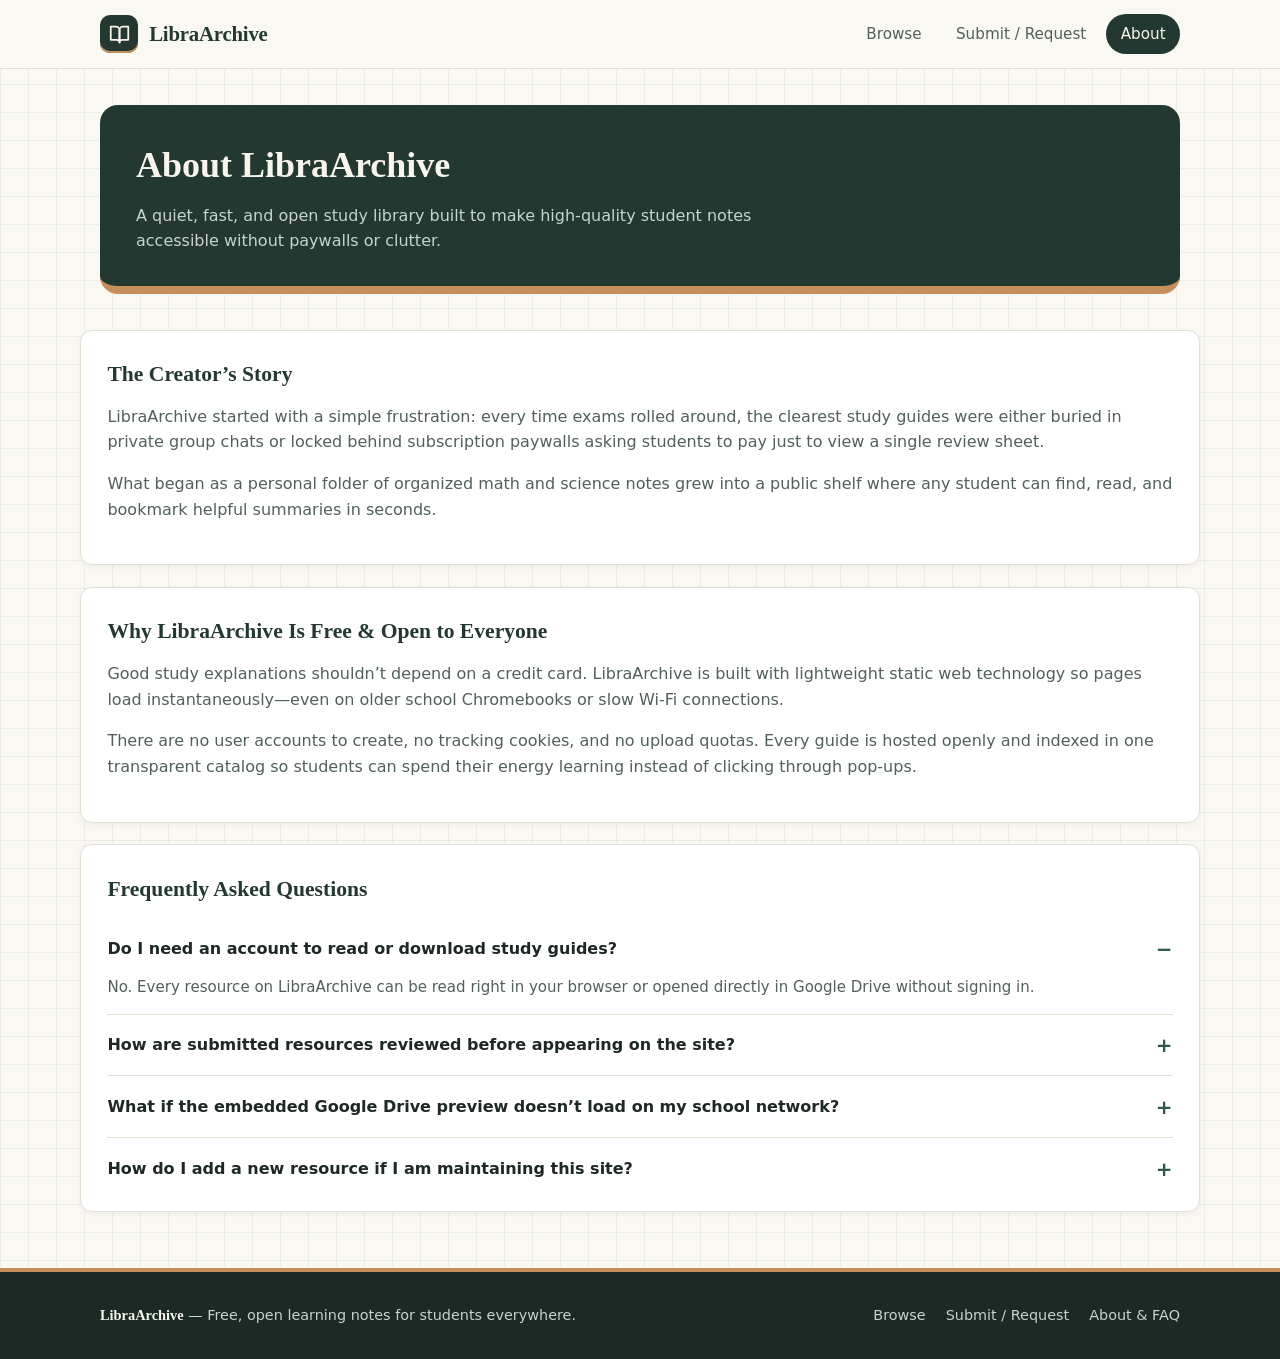
==== about.html @ 688ed9a1 "website creation" ====
<!DOCTYPE html>
<html lang="en">
<head>
  <meta charset="UTF-8" />
  <meta name="viewport" content="width=device-width, initial-scale=1.0" />
  <title>About — LibraArchive</title>
  <meta name="description" content="Learn why LibraArchive was created and how we keep study resources free and open for every student." />
  <link rel="stylesheet" href="css/styles.css" />
</head>
<body>
  <header class="site-header">
    <div class="container nav-inner">
      <a class="brand" href="index.html">
        <span class="brand-badge" aria-hidden="true">
          <svg width="21" height="21" viewBox="0 0 24 24" fill="none" stroke="currentColor" stroke-width="2" stroke-linecap="round" stroke-linejoin="round">
            <path d="M2 3h6a4 4 0 0 1 4 4v14a3 3 0 0 0-3-3H2z"/>
            <path d="M22 3h-6a4 4 0 0 0-4 4v14a3 3 0 0 1 3-3h7z"/>
          </svg>
        </span>
        <span>LibraArchive</span>
      </a>

      <button type="button" class="nav-toggle" id="nav-toggle" aria-expanded="false" aria-controls="nav-links" aria-label="Toggle navigation">
        <svg width="22" height="22" viewBox="0 0 24 24" fill="none" stroke="currentColor" stroke-width="2" stroke-linecap="round">
          <path d="M3 6h18M3 12h18M3 18h18"/>
        </svg>
      </button>

      <nav class="nav-links" id="nav-links" aria-label="Primary">
        <a href="index.html">Browse</a>
        <a href="contribute.html">Submit / Request</a>
        <a href="about.html" aria-current="page">About</a>
      </nav>
    </div>
  </header>

  <main>
    <section class="page-banner">
      <div class="container">
        <div class="page-banner-card">
          <h1>About LibraArchive</h1>
          <p>
            A quiet, fast, and open study library built to make high-quality student notes accessible without paywalls or clutter.
          </p>
        </div>
      </div>
    </section>

    <section class="container about-stack">
      <!-- EDITABLE SECTION 1: Creator's Story -->
      <article class="paper-card">
        <h2>The Creator&rsquo;s Story</h2>
        <p>
          LibraArchive started with a simple frustration: every time exams rolled around, the clearest study guides were either buried in private group chats or locked behind subscription paywalls asking students to pay just to view a single review sheet.
        </p>
        <p>
          What began as a personal folder of organized math and science notes grew into a public shelf where any student can find, read, and bookmark helpful summaries in seconds.
        </p>
      </article>

      <!-- EDITABLE SECTION 2: Why Free & Open -->
      <article class="paper-card">
        <h2>Why LibraArchive Is Free &amp; Open to Everyone</h2>
        <p>
          Good study explanations shouldn&rsquo;t depend on a credit card. LibraArchive is built with lightweight static web technology so pages load instantaneously—even on older school Chromebooks or slow Wi-Fi connections.
        </p>
        <p>
          There are no user accounts to create, no tracking cookies, and no upload quotas. Every guide is hosted openly and indexed in one transparent catalog so students can spend their energy learning instead of clicking through pop-ups.
        </p>
      </article>

      <!-- EDITABLE SECTION 3: Frequently Asked Questions -->
      <article class="paper-card">
        <h2>Frequently Asked Questions</h2>

        <details class="faq-item" open>
          <summary>Do I need an account to read or download study guides?</summary>
          <p>
            No. Every resource on LibraArchive can be read right in your browser or opened directly in Google Drive without signing in.
          </p>
        </details>

        <details class="faq-item">
          <summary>How are submitted resources reviewed before appearing on the site?</summary>
          <p>
            Each submission is checked to confirm that the Google Drive link is publicly viewable, the subject and grade tags are accurate, and the material is original student-created study work.
          </p>
        </details>

        <details class="faq-item">
          <summary>What if the embedded Google Drive preview doesn&rsquo;t load on my school network?</summary>
          <p>
            Some school filters restrict third-party iframe embeds. Every resource page includes an <strong>"Open in Google Drive"</strong> button right next to the title so you can view or print the file directly.
          </p>
        </details>

        <details class="faq-item">
          <summary>How do I add a new resource if I am maintaining this site?</summary>
          <p>
            Simply add a new JSON object with <code>slug</code>, <code>title</code>, <code>grade</code>, <code>subject</code>, <code>type</code>, <code>author</code>, and <code>drive_id</code> to <code>resources.json</code> and push to GitHub. Cloudflare Pages updates the live site automatically.
          </p>
        </details>
      </article>
    </section>
  </main>

  <footer class="site-footer">
    <div class="container footer-inner">
      <div>
        <span class="footer-brand">LibraArchive</span> &mdash; Free, open learning notes for students everywhere.
      </div>
      <div class="footer-links">
        <a href="index.html">Browse</a>
        <a href="contribute.html">Submit / Request</a>
        <a href="about.html">About &amp; FAQ</a>
      </div>
    </div>
  </footer>

  <script src="js/app.js"></script>
</body>
</html>
---- css/styles.css ----
/* ==========================================================================
   LibraArchive — Warm Academic & Notebook-Grid Stylesheet
   ========================================================================== */

:root {
  --bg-paper: #faf8f3;
  --bg-surface: #ffffff;
  --bg-subtle: #f2eee4;
  --grid-line: rgba(35, 56, 49, 0.055);
  --margin-line: rgba(200, 90, 50, 0.16);

  --chalkboard: #233831;
  --chalkboard-deep: #1a2b25;
  --chalk-text: #f7f5ee;
  --chalk-muted: #c8d3cd;
  --wood-ledge: #c48f5a;

  --ink-primary: #1f2924;
  --ink-secondary: #526059;
  --ink-muted: #76847d;

  --accent-amber: #d98a2b;
  --accent-amber-soft: #fdf3e3;
  --accent-terracotta: #c85a32;
  --accent-terracotta-soft: #fbece7;
  --accent-sage: #2e5a4c;
  --accent-sage-soft: #e7f0ec;

  --border-light: #e4dfd3;
  --border-strong: #cfc7b6;

  --shadow-sm: 0 2px 6px rgba(31, 41, 36, 0.05);
  --shadow-md: 0 8px 24px rgba(31, 41, 36, 0.08);

  --radius-sm: 8px;
  --radius-md: 12px;
  --radius-lg: 18px;
  --radius-pill: 999px;

  --font-serif: "Georgia", "Cambria", "Times New Roman", Times, serif;
  --font-sans: system-ui, -apple-system, BlinkMacSystemFont, "Segoe UI", Roboto, Oxygen, Ubuntu, Cantarell, sans-serif;

  --container-max: 1120px;
}

*,
*::before,
*::after {
  box-sizing: border-box;
}

html {
  scroll-behavior: smooth;
}

body {
  margin: 0;
  min-height: 100vh;
  display: flex;
  flex-direction: column;
  font-family: var(--font-sans);
  color: var(--ink-primary);
  line-height: 1.6;
  background-color: var(--bg-paper);
  background-image:
    linear-gradient(to right, var(--grid-line) 1px, transparent 1px),
    linear-gradient(to bottom, var(--grid-line) 1px, transparent 1px);
  background-size: 28px 28px;
  -webkit-font-smoothing: antialiased;
}

main {
  flex: 1;
}

img,
svg {
  display: block;
}

a {
  color: inherit;
  text-decoration: none;
}

button,
input,
select {
  font: inherit;
  color: inherit;
}

.container {
  width: 100%;
  max-width: var(--container-max);
  margin: 0 auto;
  padding: 0 1.25rem;
}

/* ==========================================================================
   Shared Header & Navigation
   ========================================================================== */

.site-header {
  position: sticky;
  top: 0;
  z-index: 40;
  background: rgba(250, 248, 243, 0.94);
  backdrop-filter: blur(8px);
  border-bottom: 1px solid var(--border-light);
}

.nav-inner {
  display: flex;
  align-items: center;
  justify-content: space-between;
  min-height: 68px;
  gap: 1rem;
}

.brand {
  display: inline-flex;
  align-items: center;
  gap: 0.7rem;
  font-family: var(--font-serif);
  font-size: 1.3rem;
  font-weight: 700;
  color: var(--chalkboard);
  letter-spacing: -0.01em;
}

.brand-badge {
  width: 38px;
  height: 38px;
  border-radius: 10px;
  background: var(--chalkboard);
  color: var(--chalk-text);
  display: inline-flex;
  align-items: center;
  justify-content: center;
  box-shadow: inset 0 -2px 0 var(--wood-ledge);
}

.nav-links {
  display: flex;
  align-items: center;
  gap: 0.35rem;
}

.nav-links a {
  padding: 0.5rem 0.9rem;
  border-radius: var(--radius-pill);
  font-size: 0.95rem;
  font-weight: 500;
  color: var(--ink-secondary);
  transition: background-color 0.16s ease, color 0.16s ease;
}

.nav-links a:hover {
  background: var(--bg-subtle);
  color: var(--ink-primary);
}

.nav-links a[aria-current="page"] {
  background: var(--chalkboard);
  color: var(--chalk-text);
}

.nav-toggle {
  display: none;
  background: var(--bg-surface);
  border: 1px solid var(--border-light);
  border-radius: var(--radius-sm);
  padding: 0.45rem 0.65rem;
  cursor: pointer;
}

/* ==========================================================================
   Hero Banner (Chalkboard Inspired)
   ========================================================================== */

.hero-section {
  padding: 2rem 0 1.25rem;
}

.chalkboard-hero {
  position: relative;
  background: radial-gradient(circle at top right, #2d473e 0%, var(--chalkboard) 60%, var(--chalkboard-deep) 100%);
  color: var(--chalk-text);
  border-radius: var(--radius-lg);
  padding: 2.5rem 2.25rem 2.75rem;
  border: 2px solid #354f46;
  border-bottom: 10px solid var(--wood-ledge);
  box-shadow: var(--shadow-md);
  overflow: hidden;
}

.hero-grid {
  display: grid;
  grid-template-columns: 1.35fr 0.85fr;
  gap: 2rem;
  align-items: center;
}

.hero-eyebrow {
  display: inline-flex;
  align-items: center;
  gap: 0.45rem;
  font-size: 0.82rem;
  font-weight: 600;
  text-transform: uppercase;
  letter-spacing: 0.08em;
  color: #f3c47d;
  background: rgba(255, 255, 255, 0.08);
  border: 1px dashed rgba(247, 245, 238, 0.25);
  padding: 0.35rem 0.8rem;
  border-radius: var(--radius-pill);
  margin-bottom: 1rem;
}

.chalkboard-hero h1 {
  margin: 0 0 0.85rem;
  font-family: var(--font-serif);
  font-size: clamp(1.85rem, 3.4vw, 2.65rem);
  line-height: 1.18;
  letter-spacing: -0.015em;
  color: var(--chalk-text);
}

.chalkboard-hero p {
  margin: 0 0 1.5rem;
  max-width: 58ch;
  font-size: 1.05rem;
  color: var(--chalk-muted);
}

.hero-actions {
  display: flex;
  flex-wrap: wrap;
  gap: 0.75rem;
}

.hero-toolkit-card {
  background: rgba(255, 255, 255, 0.06);
  border: 1.5px dashed rgba(247, 245, 238, 0.26);
  border-radius: var(--radius-md);
  padding: 1.4rem;
}

.toolkit-label {
  font-size: 0.78rem;
  text-transform: uppercase;
  letter-spacing: 0.08em;
  color: var(--chalk-muted);
  margin-bottom: 0.9rem;
  text-align: center;
}

.toolkit-icons {
  display: grid;
  grid-template-columns: repeat(5, 1fr);
  gap: 0.5rem;
  text-align: center;
}

.toolkit-item {
  display: flex;
  flex-direction: column;
  align-items: center;
  gap: 0.4rem;
  padding: 0.6rem 0.25rem;
  border-radius: var(--radius-sm);
  background: rgba(26, 43, 37, 0.55);
  color: #f3c47d;
  font-size: 0.72rem;
}

.toolkit-item span {
  color: var(--chalk-text);
  font-weight: 500;
}

.hero-stats {
  display: flex;
  justify-content: space-between;
  margin-top: 1.1rem;
  padding-top: 0.9rem;
  border-top: 1px solid rgba(247, 245, 238, 0.14);
  font-size: 0.85rem;
  color: var(--chalk-muted);
}

.hero-stats strong {
  color: var(--chalk-text);
  font-size: 1rem;
}

/* ==========================================================================
   Buttons
   ========================================================================== */

.btn {
  display: inline-flex;
  align-items: center;
  justify-content: center;
  gap: 0.5rem;
  padding: 0.65rem 1.2rem;
  border-radius: var(--radius-pill);
  font-size: 0.94rem;
  font-weight: 600;
  border: 1px solid transparent;
  cursor: pointer;
  transition: transform 0.12s ease, background-color 0.16s ease, border-color 0.16s ease, box-shadow 0.16s ease;
}

.btn:active {
  transform: translateY(1px);
}

.btn-amber {
  background: var(--accent-amber);
  color: #1c160d;
}

.btn-amber:hover {
  background: #e49738;
}

.btn-chalk-outline {
  background: transparent;
  border-color: rgba(247, 245, 238, 0.35);
  color: var(--chalk-text);
}

.btn-chalk-outline:hover {
  background: rgba(255, 255, 255, 0.1);
}

.btn-primary {
  background: var(--chalkboard);
  color: var(--chalk-text);
}

.btn-primary:hover {
  background: #2e4940;
}

.btn-secondary {
  background: var(--bg-surface);
  border-color: var(--border-strong);
  color: var(--ink-primary);
}

.btn-secondary:hover {
  background: var(--bg-subtle);
}

/* ==========================================================================
   Search & Filter Controls
   ========================================================================== */

.controls-panel {
  background: var(--bg-surface);
  border: 1px solid var(--border-light);
  border-left: 4px solid var(--margin-line);
  border-radius: var(--radius-md);
  padding: 1.25rem;
  margin: 1.25rem 0 1.5rem;
  box-shadow: var(--shadow-sm);
}

.search-row {
  display: grid;
  grid-template-columns: 1fr 200px;
  gap: 0.85rem;
  margin-bottom: 1rem;
}

.search-field {
  position: relative;
  display: flex;
  align-items: center;
}

.search-field svg {
  position: absolute;
  left: 0.95rem;
  color: var(--ink-muted);
  pointer-events: none;
}

.search-input,
.grade-select {
  width: 100%;
  height: 44px;
  border: 1px solid var(--border-strong);
  border-radius: var(--radius-sm);
  background: var(--bg-paper);
  font-size: 0.95rem;
  transition: border-color 0.15s ease, box-shadow 0.15s ease;
}

.search-input {
  padding: 0 0.95rem 0 2.65rem;
}

.grade-select {
  padding: 0 0.85rem;
  cursor: pointer;
}

.search-input:focus,
.grade-select:focus {
  outline: none;
  border-color: var(--chalkboard);
  background: var(--bg-surface);
  box-shadow: 0 0 0 3px rgba(35, 56, 49, 0.12);
}

.filter-pills-row {
  display: flex;
  flex-wrap: wrap;
  align-items: center;
  gap: 0.5rem;
}

.filter-label {
  font-size: 0.84rem;
  font-weight: 600;
  color: var(--ink-secondary);
  margin-right: 0.25rem;
}

.pill-btn {
  display: inline-flex;
  align-items: center;
  gap: 0.4rem;
  padding: 0.38rem 0.85rem;
  border-radius: var(--radius-pill);
  border: 1px solid var(--border-light);
  background: var(--bg-paper);
  color: var(--ink-secondary);
  font-size: 0.86rem;
  font-weight: 500;
  cursor: pointer;
  transition: all 0.15s ease;
}

.pill-btn:hover {
  border-color: var(--border-strong);
  color: var(--ink-primary);
}

.pill-btn.active {
  background: var(--chalkboard);
  border-color: var(--chalkboard);
  color: var(--chalk-text);
}

.results-meta {
  display: flex;
  align-items: center;
  justify-content: space-between;
  margin-bottom: 1rem;
  font-size: 0.9rem;
  color: var(--ink-secondary);
}

/* ==========================================================================
   Resource Cards Grid
   ========================================================================== */

.resource-grid {
  display: grid;
  grid-template-columns: repeat(auto-fill, minmax(310px, 1fr));
  gap: 1.25rem;
  padding-bottom: 3rem;
}

.resource-card {
  display: flex;
  flex-direction: column;
  background: var(--bg-surface);
  border: 1px solid var(--border-light);
  border-radius: var(--radius-md);
  padding: 1.35rem;
  box-shadow: var(--shadow-sm);
  transition: transform 0.16s ease, box-shadow 0.16s ease, border-color 0.16s ease;
}

.resource-card:hover {
  transform: translateY(-3px);
  box-shadow: var(--shadow-md);
  border-color: var(--border-strong);
}

.card-top {
  display: flex;
  align-items: center;
  justify-content: space-between;
  gap: 0.5rem;
  margin-bottom: 0.95rem;
}

.subject-badge {
  display: inline-flex;
  align-items: center;
  gap: 0.42rem;
  padding: 0.32rem 0.72rem;
  border-radius: var(--radius-pill);
  font-size: 0.8rem;
  font-weight: 600;
  background: var(--accent-sage-soft);
  color: var(--accent-sage);
}

.subject-badge[data-subject="Mathematics"] {
  background: var(--accent-amber-soft);
  color: #8f5612;
}

.subject-badge[data-subject="History"] {
  background: var(--accent-terracotta-soft);
  color: #983d1d;
}

.grade-tag {
  font-size: 0.78rem;
  font-weight: 600;
  color: var(--ink-secondary);
  background: var(--bg-subtle);
  padding: 0.25rem 0.65rem;
  border-radius: var(--radius-pill);
}

.card-title {
  margin: 0 0 0.55rem;
  font-family: var(--font-serif);
  font-size: 1.16rem;
  line-height: 1.35;
  color: var(--ink-primary);
}

.resource-card:hover .card-title {
  color: var(--accent-sage);
}

.card-desc {
  margin: 0 0 1.15rem;
  font-size: 0.9rem;
  color: var(--ink-secondary);
  flex: 1;
}

.card-footer {
  display: flex;
  align-items: center;
  justify-content: space-between;
  gap: 0.75rem;
  padding-top: 0.85rem;
  border-top: 1px dashed var(--border-light);
  font-size: 0.82rem;
  color: var(--ink-muted);
}

.card-meta-left {
  display: flex;
  flex-direction: column;
  gap: 0.1rem;
}

.card-type {
  font-weight: 600;
  color: var(--ink-secondary);
}

.like-pill {
  display: inline-flex;
  align-items: center;
  gap: 0.35rem;
  padding: 0.28rem 0.65rem;
  border-radius: var(--radius-pill);
  background: var(--bg-paper);
  border: 1px solid var(--border-light);
  font-weight: 600;
  color: var(--ink-secondary);
}

.like-pill.is-liked {
  background: var(--accent-terracotta-soft);
  border-color: rgba(200, 90, 50, 0.3);
  color: var(--accent-terracotta);
}

.empty-state {
  grid-column: 1 / -1;
  text-align: center;
  background: var(--bg-surface);
  border: 1px dashed var(--border-strong);
  border-radius: var(--radius-md);
  padding: 3rem 1.5rem;
}

.empty-state h3 {
  margin: 0 0 0.4rem;
  font-family: var(--font-serif);
}

.empty-state p {
  margin: 0 0 1rem;
  color: var(--ink-secondary);
}

/* ==========================================================================
   Resource Viewer Page (resource.html)
   ========================================================================== */

.viewer-shell {
  padding: 1.75rem 0 3.5rem;
}

.back-link {
  display: inline-flex;
  align-items: center;
  gap: 0.4rem;
  font-size: 0.92rem;
  font-weight: 600;
  color: var(--ink-secondary);
  margin-bottom: 1.25rem;
}

.back-link:hover {
  color: var(--chalkboard);
}

.viewer-header-card {
  background: var(--bg-surface);
  border: 1px solid var(--border-light);
  border-left: 5px solid var(--chalkboard);
  border-radius: var(--radius-md);
  padding: 1.65rem;
  margin-bottom: 1.25rem;
  box-shadow: var(--shadow-sm);
}

.viewer-badges {
  display: flex;
  flex-wrap: wrap;
  align-items: center;
  gap: 0.55rem;
  margin-bottom: 0.85rem;
}

.viewer-header-card h1 {
  margin: 0 0 0.5rem;
  font-family: var(--font-serif);
  font-size: clamp(1.5rem, 2.8vw, 2.1rem);
  line-height: 1.25;
}

.viewer-byline {
  margin: 0 0 1.25rem;
  color: var(--ink-secondary);
  font-size: 0.95rem;
}

.viewer-actions {
  display: flex;
  flex-wrap: wrap;
  align-items: center;
  gap: 0.75rem;
}

.like-btn {
  display: inline-flex;
  align-items: center;
  gap: 0.5rem;
  padding: 0.62rem 1.15rem;
  border-radius: var(--radius-pill);
  border: 1px solid var(--border-strong);
  background: var(--bg-paper);
  font-weight: 600;
  cursor: pointer;
  transition: all 0.15s ease;
}

.like-btn:hover {
  border-color: var(--accent-terracotta);
  color: var(--accent-terracotta);
}

.like-btn.liked {
  background: var(--accent-terracotta);
  border-color: var(--accent-terracotta);
  color: #ffffff;
}

.drive-frame-wrapper {
  position: relative;
  width: 100%;
  background: var(--bg-surface);
  border: 1px solid var(--border-light);
  border-radius: var(--radius-md);
  overflow: hidden;
  box-shadow: var(--shadow-md);
}

.drive-frame-bar {
  display: flex;
  align-items: center;
  justify-content: space-between;
  padding: 0.65rem 1rem;
  background: var(--bg-subtle);
  border-bottom: 1px solid var(--border-light);
  font-size: 0.84rem;
  color: var(--ink-secondary);
}

.drive-iframe {
  width: 100%;
  height: 76vh;
  min-height: 540px;
  border: 0;
  display: block;
  background: #f4f2ec;
}

/* ==========================================================================
   Content & Subpages (contribute.html & about.html)
   ========================================================================== */

.page-banner {
  padding: 2.25rem 0 1.25rem;
}

.page-banner-card {
  background: var(--chalkboard);
  color: var(--chalk-text);
  border-radius: var(--radius-lg);
  padding: 2rem 2.25rem;
  border-bottom: 8px solid var(--wood-ledge);
}

.page-banner-card h1 {
  margin: 0 0 0.5rem;
  font-family: var(--font-serif);
  font-size: clamp(1.65rem, 3vw, 2.25rem);
}

.page-banner-card p {
  margin: 0;
  color: var(--chalk-muted);
  max-width: 62ch;
}

.two-col-layout {
  display: grid;
  grid-template-columns: 1.45fr 0.85fr;
  gap: 1.5rem;
  padding: 1rem 0 3.5rem;
  align-items: start;
}

.paper-card {
  background: var(--bg-surface);
  border: 1px solid var(--border-light);
  border-radius: var(--radius-md);
  padding: 1.65rem;
  box-shadow: var(--shadow-sm);
}

.paper-card h2 {
  margin: 0 0 0.75rem;
  font-family: var(--font-serif);
  font-size: 1.35rem;
  color: var(--chalkboard);
}

.paper-card p {
  margin: 0 0 1rem;
  color: var(--ink-secondary);
}

.guidelines-list {
  margin: 0;
  padding-left: 1.2rem;
  color: var(--ink-secondary);
}

.guidelines-list li {
  margin-bottom: 0.75rem;
}

.guidelines-list strong {
  color: var(--ink-primary);
}

.form-embed-box {
  border: 1.5px dashed var(--border-strong);
  border-radius: var(--radius-md);
  background: var(--bg-paper);
  overflow: hidden;
}

.form-placeholder-notice {
  padding: 2.25rem 1.5rem;
  text-align: center;
}

.form-placeholder-notice code {
  display: inline-block;
  margin: 0.4rem 0;
  padding: 0.25rem 0.6rem;
  background: var(--bg-subtle);
  border-radius: 6px;
  font-size: 0.88rem;
  color: var(--accent-terracotta);
}

.google-form-iframe {
  width: 100%;
  min-height: 680px;
  border: 0;
  display: block;
}

.about-stack {
  display: grid;
  gap: 1.35rem;
  padding: 1rem 0 3.5rem;
}

.faq-item {
  border-bottom: 1px solid var(--border-light);
  padding: 0.9rem 0;
}

.faq-item:last-child {
  border-bottom: 0;
  padding-bottom: 0;
}

.faq-item summary {
  font-weight: 600;
  color: var(--ink-primary);
  cursor: pointer;
  list-style: none;
  display: flex;
  align-items: center;
  justify-content: space-between;
  gap: 1rem;
}

.faq-item summary::-webkit-details-marker {
  display: none;
}

.faq-item summary::after {
  content: "+";
  font-size: 1.25rem;
  color: var(--accent-sage);
  font-weight: 700;
}

.faq-item[open] summary::after {
  content: "−";
}

.faq-item p {
  margin: 0.65rem 0 0;
  font-size: 0.94rem;
}

/* ==========================================================================
   Shared Footer
   ========================================================================== */

.site-footer {
  background: var(--chalkboard-deep);
  color: var(--chalk-muted);
  border-top: 4px solid var(--wood-ledge);
  padding: 2rem 0;
  font-size: 0.9rem;
}

.footer-inner {
  display: flex;
  flex-wrap: wrap;
  align-items: center;
  justify-content: space-between;
  gap: 1rem;
}

.footer-brand {
  font-family: var(--font-serif);
  font-weight: 700;
  color: var(--chalk-text);
}

.footer-links {
  display: flex;
  flex-wrap: wrap;
  gap: 1.25rem;
}

.footer-links a:hover {
  color: var(--chalk-text);
  text-decoration: underline;
}

/* ==========================================================================
   Responsive Adjustments
   ========================================================================== */

@media (max-width: 860px) {
  .hero-grid,
  .two-col-layout {
    grid-template-columns: 1fr;
  }

  .search-row {
    grid-template-columns: 1fr;
  }
}

@media (max-width: 640px) {
  .nav-toggle {
    display: inline-flex;
    align-items: center;
    justify-content: center;
  }

  .nav-links {
    display: none;
    position: absolute;
    top: 68px;
    left: 0;
    right: 0;
    background: var(--bg-paper);
    border-bottom: 1px solid var(--border-light);
    padding: 0.85rem 1.25rem 1.15rem;
    flex-direction: column;
    align-items: stretch;
  }

  .nav-links.open {
    display: flex;
  }

  .chalkboard-hero {
    padding: 1.75rem 1.35rem 2rem;
  }

  .toolkit-icons {
    grid-template-columns: repeat(3, 1fr);
  }

  .drive-iframe {
    height: 62vh;
    min-height: 420px;
  }
}
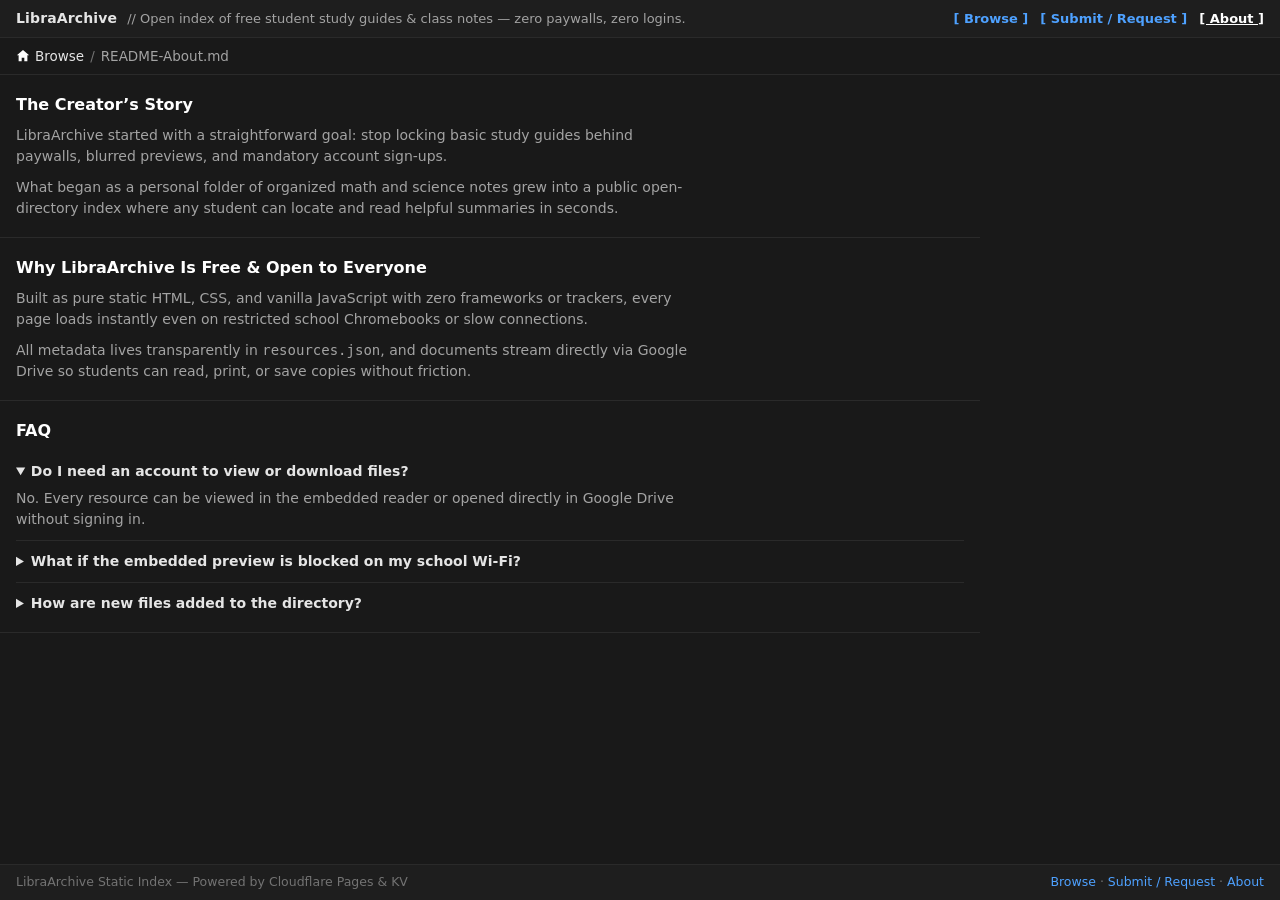
==== commit e05e8cc5: "Update about.html" ====
--- a/about.html
+++ b/about.html
@@ -8,115 +8,84 @@
   <link rel="stylesheet" href="css/styles.css" />
 </head>
 <body>
-  <header class="site-header">
-    <div class="container nav-inner">
-      <a class="brand" href="index.html">
-        <span class="brand-badge" aria-hidden="true">
-          <svg width="21" height="21" viewBox="0 0 24 24" fill="none" stroke="currentColor" stroke-width="2" stroke-linecap="round" stroke-linejoin="round">
-            <path d="M2 3h6a4 4 0 0 1 4 4v14a3 3 0 0 0-3-3H2z"/>
-            <path d="M22 3h-6a4 4 0 0 0-4 4v14a3 3 0 0 1 3-3h7z"/>
-          </svg>
-        </span>
-        <span>LibraArchive</span>
-      </a>
-
-      <button type="button" class="nav-toggle" id="nav-toggle" aria-expanded="false" aria-controls="nav-links" aria-label="Toggle navigation">
-        <svg width="22" height="22" viewBox="0 0 24 24" fill="none" stroke="currentColor" stroke-width="2" stroke-linecap="round">
-          <path d="M3 6h18M3 12h18M3 18h18"/>
-        </svg>
-      </button>
-
-      <nav class="nav-links" id="nav-links" aria-label="Primary">
-        <a href="index.html">Browse</a>
-        <a href="contribute.html">Submit / Request</a>
-        <a href="about.html" aria-current="page">About</a>
-      </nav>
+  <header class="dir-topbar">
+    <div class="dir-topbar-left">
+      <a class="dir-brand" href="index.html">LibraArchive</a>
+      <span class="dir-mission">// Open index of free student study guides &amp; class notes &mdash; zero paywalls, zero logins.</span>
     </div>
+    <nav class="dir-topbar-links" aria-label="Primary">
+      <a href="index.html">[ Browse ]</a>
+      <a href="contribute.html">[ Submit / Request ]</a>
+      <a href="about.html" aria-current="page">[ About ]</a>
+    </nav>
   </header>
 
-  <main>
-    <section class="page-banner">
-      <div class="container">
-        <div class="page-banner-card">
-          <h1>About LibraArchive</h1>
-          <p>
-            A quiet, fast, and open study library built to make high-quality student notes accessible without paywalls or clutter.
-          </p>
-        </div>
-      </div>
+  <div class="dir-breadcrumb-bar">
+    <nav class="breadcrumb-trail" aria-label="Breadcrumb">
+      <a href="index.html" title="Home">
+        <svg width="14" height="14" viewBox="0 0 16 16" fill="#ffffff" aria-hidden="true">
+          <path d="M8 1.2 1 7h2v7h3.5v-4h3v4H13V7h2L8 1.2z"/>
+        </svg>
+        <span>Browse</span>
+      </a>
+      <span class="breadcrumb-sep">/</span>
+      <span class="breadcrumb-current">README-About.md</span>
+    </nav>
+  </div>
+
+  <main class="dir-content-wrap">
+    <!-- EDITABLE SECTION 1: Creator's Story -->
+    <section class="dir-section">
+      <h1>The Creator&rsquo;s Story</h1>
+      <p>
+        LibraArchive started with a straightforward goal: stop locking basic study guides behind paywalls, blurred previews, and mandatory account sign-ups.
+      </p>
+      <p>
+        What began as a personal folder of organized math and science notes grew into a public open-directory index where any student can locate and read helpful summaries in seconds.
+      </p>
     </section>
 
-    <section class="container about-stack">
-      <!-- EDITABLE SECTION 1: Creator's Story -->
-      <article class="paper-card">
-        <h2>The Creator&rsquo;s Story</h2>
-        <p>
-          LibraArchive started with a simple frustration: every time exams rolled around, the clearest study guides were either buried in private group chats or locked behind subscription paywalls asking students to pay just to view a single review sheet.
-        </p>
-        <p>
-          What began as a personal folder of organized math and science notes grew into a public shelf where any student can find, read, and bookmark helpful summaries in seconds.
-        </p>
-      </article>
+    <!-- EDITABLE SECTION 2: Why Free & Open -->
+    <section class="dir-section">
+      <h1>Why LibraArchive Is Free &amp; Open to Everyone</h1>
+      <p>
+        Built as pure static HTML, CSS, and vanilla JavaScript with zero frameworks or trackers, every page loads instantly even on restricted school Chromebooks or slow connections.
+      </p>
+      <p>
+        All metadata lives transparently in <code>resources.json</code>, and documents stream directly via Google Drive so students can read, print, or save copies without friction.
+      </p>
+    </section>
 
-      <!-- EDITABLE SECTION 2: Why Free & Open -->
-      <article class="paper-card">
-        <h2>Why LibraArchive Is Free &amp; Open to Everyone</h2>
-        <p>
-          Good study explanations shouldn&rsquo;t depend on a credit card. LibraArchive is built with lightweight static web technology so pages load instantaneously—even on older school Chromebooks or slow Wi-Fi connections.
-        </p>
-        <p>
-          There are no user accounts to create, no tracking cookies, and no upload quotas. Every guide is hosted openly and indexed in one transparent catalog so students can spend their energy learning instead of clicking through pop-ups.
-        </p>
-      </article>
+    <!-- EDITABLE SECTION 3: FAQ -->
+    <section class="dir-section">
+      <h2>FAQ</h2>
 
-      <!-- EDITABLE SECTION 3: Frequently Asked Questions -->
-      <article class="paper-card">
-        <h2>Frequently Asked Questions</h2>
+      <details class="faq-row" open>
+        <summary>Do I need an account to view or download files?</summary>
+        <p>No. Every resource can be viewed in the embedded reader or opened directly in Google Drive without signing in.</p>
+      </details>
 
-        <details class="faq-item" open>
-          <summary>Do I need an account to read or download study guides?</summary>
-          <p>
-            No. Every resource on LibraArchive can be read right in your browser or opened directly in Google Drive without signing in.
-          </p>
-        </details>
+      <details class="faq-row">
+        <summary>What if the embedded preview is blocked on my school Wi-Fi?</summary>
+        <p>Use the <strong>Open in Google Drive</strong> action link in the table row or top viewer bar to open the file directly in a new tab.</p>
+      </details>
 
-        <details class="faq-item">
-          <summary>How are submitted resources reviewed before appearing on the site?</summary>
-          <p>
-            Each submission is checked to confirm that the Google Drive link is publicly viewable, the subject and grade tags are accurate, and the material is original student-created study work.
-          </p>
-        </details>
-
-        <details class="faq-item">
-          <summary>What if the embedded Google Drive preview doesn&rsquo;t load on my school network?</summary>
-          <p>
-            Some school filters restrict third-party iframe embeds. Every resource page includes an <strong>"Open in Google Drive"</strong> button right next to the title so you can view or print the file directly.
-          </p>
-        </details>
-
-        <details class="faq-item">
-          <summary>How do I add a new resource if I am maintaining this site?</summary>
-          <p>
-            Simply add a new JSON object with <code>slug</code>, <code>title</code>, <code>grade</code>, <code>subject</code>, <code>type</code>, <code>author</code>, and <code>drive_id</code> to <code>resources.json</code> and push to GitHub. Cloudflare Pages updates the live site automatically.
-          </p>
-        </details>
-      </article>
+      <details class="faq-row">
+        <summary>How are new files added to the directory?</summary>
+        <p>Site maintainers append a new entry with <code>slug</code>, <code>title</code>, <code>grade</code>, <code>subject</code>, <code>type</code>, <code>author</code>, and <code>drive_id</code> to <code>resources.json</code> and push to GitHub.</p>
+      </details>
     </section>
   </main>
 
-  <footer class="site-footer">
-    <div class="container footer-inner">
-      <div>
-        <span class="footer-brand">LibraArchive</span> &mdash; Free, open learning notes for students everywhere.
-      </div>
-      <div class="footer-links">
-        <a href="index.html">Browse</a>
-        <a href="contribute.html">Submit / Request</a>
-        <a href="about.html">About &amp; FAQ</a>
-      </div>
+  <footer class="dir-footer">
+    <span>LibraArchive Static Index &mdash; Powered by Cloudflare Pages &amp; KV</span>
+    <div>
+      <a href="index.html">Browse</a> &middot;
+      <a href="contribute.html">Submit / Request</a> &middot;
+      <a href="about.html">About</a>
     </div>
   </footer>
 
   <script src="js/app.js"></script>
 </body>
-</html>+</html>
--- a/css/styles.css
+++ b/css/styles.css
@@ -1,820 +1,493 @@
 /* ==========================================================================
-   LibraArchive — Warm Academic & Notebook-Grid Stylesheet
+   LibraArchive — Dark-Mode Open-Directory / File Explorer Stylesheet
+   Zero rounded corners, zero drop shadows, zero cards.
    ========================================================================== */
 
 :root {
-  --bg-paper: #faf8f3;
-  --bg-surface: #ffffff;
-  --bg-subtle: #f2eee4;
-  --grid-line: rgba(35, 56, 49, 0.055);
-  --margin-line: rgba(200, 90, 50, 0.16);
-
-  --chalkboard: #233831;
-  --chalkboard-deep: #1a2b25;
-  --chalk-text: #f7f5ee;
-  --chalk-muted: #c8d3cd;
-  --wood-ledge: #c48f5a;
-
-  --ink-primary: #1f2924;
-  --ink-secondary: #526059;
-  --ink-muted: #76847d;
-
-  --accent-amber: #d98a2b;
-  --accent-amber-soft: #fdf3e3;
-  --accent-terracotta: #c85a32;
-  --accent-terracotta-soft: #fbece7;
-  --accent-sage: #2e5a4c;
-  --accent-sage-soft: #e7f0ec;
-
-  --border-light: #e4dfd3;
-  --border-strong: #cfc7b6;
-
-  --shadow-sm: 0 2px 6px rgba(31, 41, 36, 0.05);
-  --shadow-md: 0 8px 24px rgba(31, 41, 36, 0.08);
-
-  --radius-sm: 8px;
-  --radius-md: 12px;
-  --radius-lg: 18px;
-  --radius-pill: 999px;
-
-  --font-serif: "Georgia", "Cambria", "Times New Roman", Times, serif;
-  --font-sans: system-ui, -apple-system, BlinkMacSystemFont, "Segoe UI", Roboto, Oxygen, Ubuntu, Cantarell, sans-serif;
-
-  --container-max: 1120px;
+  --bg-main: #191919;
+  --bg-bar: #1e1e1e;
+  --bg-hover: #252525;
+  --bg-active: #2c2c2c;
+  --border-line: #2a2a2a;
+  --border-strong: #3a3a3a;
+
+  --text-primary: #e5e5e5;
+  --text-secondary: #a3a3a3;
+  --text-muted: #737373;
+
+  --link-blue: #4ea1ff;
+  --link-blue-hover: #7bb8ff;
+  --accent-liked: #ff6b6b;
+
+  --font-ui: "Segoe UI", "Inter", system-ui, -apple-system, BlinkMacSystemFont, Roboto, sans-serif;
+  --font-mono: ui-monospace, SFMono-Regular, Menlo, Monaco, Consolas, "Liberation Mono", monospace;
 }
 
 *,
 *::before,
 *::after {
   box-sizing: border-box;
-}
-
-html {
-  scroll-behavior: smooth;
-}
-
+  border-radius: 0 !important;
+  box-shadow: none !important;
+}
+
+html,
 body {
   margin: 0;
+  padding: 0;
   min-height: 100vh;
+  background-color: var(--bg-main);
+  color: var(--text-primary);
+  font-family: var(--font-ui);
+  font-size: 14px;
+  line-height: 1.5;
+  -webkit-font-smoothing: antialiased;
+}
+
+body {
   display: flex;
   flex-direction: column;
-  font-family: var(--font-sans);
-  color: var(--ink-primary);
-  line-height: 1.6;
-  background-color: var(--bg-paper);
-  background-image:
-    linear-gradient(to right, var(--grid-line) 1px, transparent 1px),
-    linear-gradient(to bottom, var(--grid-line) 1px, transparent 1px);
-  background-size: 28px 28px;
-  -webkit-font-smoothing: antialiased;
 }
 
 main {
   flex: 1;
-}
-
-img,
+  width: 100%;
+}
+
 svg {
-  display: block;
+  display: inline-block;
+  vertical-align: middle;
+  flex-shrink: 0;
 }
 
 a {
-  color: inherit;
+  color: var(--link-blue);
   text-decoration: none;
+}
+
+a:hover {
+  color: var(--link-blue-hover);
+  text-decoration: underline;
 }
 
 button,
 input,
 select {
+  font-family: var(--font-ui);
+  font-size: 13px;
+  color: var(--text-primary);
+  background: var(--bg-bar);
+  border: 1px solid var(--border-strong);
+}
+
+button:focus,
+input:focus,
+select:focus {
+  outline: 1px solid var(--link-blue);
+  border-color: var(--link-blue);
+}
+
+/* ==========================================================================
+   Top Compact Announcement & Navigation Bar
+   ========================================================================== */
+
+.dir-topbar {
+  width: 100%;
+  background-color: var(--bg-bar);
+  border-bottom: 1px solid var(--border-line);
+  padding: 8px 16px;
+  display: flex;
+  flex-wrap: wrap;
+  align-items: center;
+  justify-content: space-between;
+  gap: 8px 16px;
+}
+
+.dir-topbar-left {
+  display: flex;
+  flex-wrap: wrap;
+  align-items: center;
+  gap: 10px;
+}
+
+.dir-brand {
+  font-weight: 700;
+  color: var(--text-primary);
+  letter-spacing: 0.01em;
+}
+
+.dir-brand:hover {
+  color: #ffffff;
+  text-decoration: none;
+}
+
+.dir-mission {
+  color: var(--text-secondary);
+  font-size: 13px;
+}
+
+.dir-topbar-links {
+  display: flex;
+  flex-wrap: wrap;
+  align-items: center;
+  gap: 12px;
+  font-weight: 700;
+  font-size: 13px;
+}
+
+.dir-topbar-links a {
+  color: var(--link-blue);
+}
+
+.dir-topbar-links a[aria-current="page"] {
+  color: #ffffff;
+  text-decoration: underline;
+}
+
+/* ==========================================================================
+   Breadcrumb & Inline Filter Toolbar
+   ========================================================================== */
+
+.dir-breadcrumb-bar {
+  width: 100%;
+  background-color: var(--bg-main);
+  border-bottom: 1px solid var(--border-line);
+  padding: 8px 16px;
+  display: flex;
+  flex-wrap: wrap;
+  align-items: center;
+  justify-content: space-between;
+  gap: 10px 16px;
+}
+
+.breadcrumb-trail {
+  display: flex;
+  flex-wrap: wrap;
+  align-items: center;
+  gap: 6px;
+  font-size: 13.5px;
+  color: var(--text-secondary);
+  min-width: 0;
+}
+
+.breadcrumb-trail a {
+  color: var(--text-primary);
+  display: inline-flex;
+  align-items: center;
+  gap: 5px;
+}
+
+.breadcrumb-trail a:hover {
+  color: var(--link-blue);
+  text-decoration: none;
+}
+
+.breadcrumb-sep {
+  color: var(--text-muted);
+  user-select: none;
+}
+
+.breadcrumb-current {
+  color: var(--text-secondary);
+  word-break: break-word;
+}
+
+.dir-controls {
+  display: flex;
+  flex-wrap: wrap;
+  align-items: center;
+  gap: 6px;
+}
+
+.dir-input {
+  height: 28px;
+  padding: 0 8px;
+  min-width: 210px;
+  background: var(--bg-bar);
+  border: 1px solid var(--border-strong);
+  color: var(--text-primary);
+}
+
+.dir-input::placeholder {
+  color: var(--text-muted);
+}
+
+.dir-select {
+  height: 28px;
+  padding: 0 6px;
+  background: var(--bg-bar);
+  border: 1px solid var(--border-strong);
+  color: var(--text-primary);
+  cursor: pointer;
+}
+
+/* ==========================================================================
+   Full-Width Directory Table (index.html)
+   ========================================================================== */
+
+.dir-table-wrap {
+  width: 100%;
+  overflow-x: auto;
+}
+
+.dir-table {
+  width: 100%;
+  border-collapse: collapse;
+  table-layout: auto;
+}
+
+.dir-table thead th {
+  background-color: var(--bg-bar);
+  color: var(--text-secondary);
+  font-weight: 600;
+  font-size: 12.5px;
+  text-transform: uppercase;
+  letter-spacing: 0.03em;
+  padding: 9px 16px;
+  border-bottom: 1px solid var(--border-line);
+  white-space: nowrap;
+  user-select: none;
+}
+
+.dir-table thead th.col-name {
+  text-align: left;
+  width: 46%;
+}
+
+.dir-table thead th.col-meta {
+  text-align: right;
+}
+
+.sort-btn {
+  background: transparent;
+  border: 0;
+  padding: 0;
+  color: inherit;
   font: inherit;
-  color: inherit;
-}
-
-.container {
-  width: 100%;
-  max-width: var(--container-max);
-  margin: 0 auto;
-  padding: 0 1.25rem;
-}
-
-/* ==========================================================================
-   Shared Header & Navigation
-   ========================================================================== */
-
-.site-header {
-  position: sticky;
-  top: 0;
-  z-index: 40;
-  background: rgba(250, 248, 243, 0.94);
-  backdrop-filter: blur(8px);
-  border-bottom: 1px solid var(--border-light);
-}
-
-.nav-inner {
-  display: flex;
-  align-items: center;
+  text-transform: inherit;
+  letter-spacing: inherit;
+  cursor: pointer;
+  display: inline-flex;
+  align-items: center;
+  gap: 4px;
+}
+
+.sort-btn:hover,
+.sort-btn.active-sort {
+  color: #ffffff;
+}
+
+.dir-table tbody tr {
+  border-bottom: 1px solid var(--border-line);
+  transition: background-color 0.08s ease;
+}
+
+.dir-table tbody tr:hover {
+  background-color: var(--bg-hover);
+}
+
+.dir-table td {
+  padding: 9px 16px;
+  vertical-align: middle;
+}
+
+.dir-table td.col-name {
+  text-align: left;
+}
+
+.dir-table td.col-meta {
+  text-align: right;
+  color: var(--text-secondary);
+  white-space: nowrap;
+  font-variant-numeric: tabular-nums;
+}
+
+.file-entry-link {
+  display: inline-flex;
+  align-items: center;
+  gap: 9px;
+  color: var(--text-primary);
+  font-weight: 500;
+}
+
+.file-entry-link:hover {
+  color: var(--link-blue);
+  text-decoration: underline;
+}
+
+.file-entry-sub {
+  display: block;
+  padding-left: 24px;
+  font-size: 12px;
+  color: var(--text-muted);
+}
+
+.like-badge-inline {
+  display: inline-flex;
+  align-items: center;
+  justify-content: flex-end;
+  gap: 4px;
+  color: var(--text-secondary);
+}
+
+.like-badge-inline.is-liked {
+  color: var(--accent-liked);
+}
+
+.dir-status-bar {
+  padding: 8px 16px;
+  font-size: 12.5px;
+  color: var(--text-muted);
+  border-bottom: 1px solid var(--border-line);
+  background: var(--bg-main);
+  display: flex;
   justify-content: space-between;
-  min-height: 68px;
-  gap: 1rem;
-}
-
-.brand {
+  align-items: center;
+}
+
+.dir-empty-row td {
+  padding: 28px 16px;
+  text-align: center;
+  color: var(--text-secondary);
+}
+
+.btn-flat {
   display: inline-flex;
   align-items: center;
-  gap: 0.7rem;
-  font-family: var(--font-serif);
-  font-size: 1.3rem;
-  font-weight: 700;
-  color: var(--chalkboard);
-  letter-spacing: -0.01em;
-}
-
-.brand-badge {
-  width: 38px;
-  height: 38px;
-  border-radius: 10px;
-  background: var(--chalkboard);
-  color: var(--chalk-text);
-  display: inline-flex;
-  align-items: center;
-  justify-content: center;
-  box-shadow: inset 0 -2px 0 var(--wood-ledge);
-}
-
-.nav-links {
-  display: flex;
-  align-items: center;
-  gap: 0.35rem;
-}
-
-.nav-links a {
-  padding: 0.5rem 0.9rem;
-  border-radius: var(--radius-pill);
-  font-size: 0.95rem;
-  font-weight: 500;
-  color: var(--ink-secondary);
-  transition: background-color 0.16s ease, color 0.16s ease;
-}
-
-.nav-links a:hover {
-  background: var(--bg-subtle);
-  color: var(--ink-primary);
-}
-
-.nav-links a[aria-current="page"] {
-  background: var(--chalkboard);
-  color: var(--chalk-text);
-}
-
-.nav-toggle {
-  display: none;
-  background: var(--bg-surface);
-  border: 1px solid var(--border-light);
-  border-radius: var(--radius-sm);
-  padding: 0.45rem 0.65rem;
+  gap: 6px;
+  height: 28px;
+  padding: 0 10px;
+  background: var(--bg-bar);
+  border: 1px solid var(--border-strong);
+  color: var(--text-primary);
+  font-size: 13px;
   cursor: pointer;
-}
-
-/* ==========================================================================
-   Hero Banner (Chalkboard Inspired)
-   ========================================================================== */
-
-.hero-section {
-  padding: 2rem 0 1.25rem;
-}
-
-.chalkboard-hero {
-  position: relative;
-  background: radial-gradient(circle at top right, #2d473e 0%, var(--chalkboard) 60%, var(--chalkboard-deep) 100%);
-  color: var(--chalk-text);
-  border-radius: var(--radius-lg);
-  padding: 2.5rem 2.25rem 2.75rem;
-  border: 2px solid #354f46;
-  border-bottom: 10px solid var(--wood-ledge);
-  box-shadow: var(--shadow-md);
-  overflow: hidden;
-}
-
-.hero-grid {
-  display: grid;
-  grid-template-columns: 1.35fr 0.85fr;
-  gap: 2rem;
-  align-items: center;
-}
-
-.hero-eyebrow {
-  display: inline-flex;
-  align-items: center;
-  gap: 0.45rem;
-  font-size: 0.82rem;
-  font-weight: 600;
-  text-transform: uppercase;
-  letter-spacing: 0.08em;
-  color: #f3c47d;
-  background: rgba(255, 255, 255, 0.08);
-  border: 1px dashed rgba(247, 245, 238, 0.25);
-  padding: 0.35rem 0.8rem;
-  border-radius: var(--radius-pill);
-  margin-bottom: 1rem;
-}
-
-.chalkboard-hero h1 {
-  margin: 0 0 0.85rem;
-  font-family: var(--font-serif);
-  font-size: clamp(1.85rem, 3.4vw, 2.65rem);
-  line-height: 1.18;
-  letter-spacing: -0.015em;
-  color: var(--chalk-text);
-}
-
-.chalkboard-hero p {
-  margin: 0 0 1.5rem;
-  max-width: 58ch;
-  font-size: 1.05rem;
-  color: var(--chalk-muted);
-}
-
-.hero-actions {
-  display: flex;
-  flex-wrap: wrap;
-  gap: 0.75rem;
-}
-
-.hero-toolkit-card {
-  background: rgba(255, 255, 255, 0.06);
-  border: 1.5px dashed rgba(247, 245, 238, 0.26);
-  border-radius: var(--radius-md);
-  padding: 1.4rem;
-}
-
-.toolkit-label {
-  font-size: 0.78rem;
-  text-transform: uppercase;
-  letter-spacing: 0.08em;
-  color: var(--chalk-muted);
-  margin-bottom: 0.9rem;
-  text-align: center;
-}
-
-.toolkit-icons {
-  display: grid;
-  grid-template-columns: repeat(5, 1fr);
-  gap: 0.5rem;
-  text-align: center;
-}
-
-.toolkit-item {
-  display: flex;
-  flex-direction: column;
-  align-items: center;
-  gap: 0.4rem;
-  padding: 0.6rem 0.25rem;
-  border-radius: var(--radius-sm);
-  background: rgba(26, 43, 37, 0.55);
-  color: #f3c47d;
-  font-size: 0.72rem;
-}
-
-.toolkit-item span {
-  color: var(--chalk-text);
-  font-weight: 500;
-}
-
-.hero-stats {
-  display: flex;
+  text-decoration: none;
+}
+
+.btn-flat:hover {
+  background: var(--bg-hover);
+  border-color: var(--link-blue);
+  color: #ffffff;
+  text-decoration: none;
+}
+
+.btn-flat.liked {
+  border-color: var(--accent-liked);
+  color: var(--accent-liked);
+  background: #261b1b;
+}
+
+/* ==========================================================================
+   Resource Viewer Strip & Full-Bleed Iframe (resource.html)
+   ========================================================================== */
+
+.viewer-meta-strip {
+  width: 100%;
+  background-color: var(--bg-bar);
+  border-bottom: 1px solid var(--border-line);
+  padding: 10px 16px;
+  display: flex;
+  flex-wrap: wrap;
+  align-items: center;
   justify-content: space-between;
-  margin-top: 1.1rem;
-  padding-top: 0.9rem;
-  border-top: 1px solid rgba(247, 245, 238, 0.14);
-  font-size: 0.85rem;
-  color: var(--chalk-muted);
-}
-
-.hero-stats strong {
-  color: var(--chalk-text);
-  font-size: 1rem;
-}
-
-/* ==========================================================================
-   Buttons
-   ========================================================================== */
-
-.btn {
-  display: inline-flex;
-  align-items: center;
-  justify-content: center;
-  gap: 0.5rem;
-  padding: 0.65rem 1.2rem;
-  border-radius: var(--radius-pill);
-  font-size: 0.94rem;
-  font-weight: 600;
-  border: 1px solid transparent;
-  cursor: pointer;
-  transition: transform 0.12s ease, background-color 0.16s ease, border-color 0.16s ease, box-shadow 0.16s ease;
-}
-
-.btn:active {
-  transform: translateY(1px);
-}
-
-.btn-amber {
-  background: var(--accent-amber);
-  color: #1c160d;
-}
-
-.btn-amber:hover {
-  background: #e49738;
-}
-
-.btn-chalk-outline {
-  background: transparent;
-  border-color: rgba(247, 245, 238, 0.35);
-  color: var(--chalk-text);
-}
-
-.btn-chalk-outline:hover {
-  background: rgba(255, 255, 255, 0.1);
-}
-
-.btn-primary {
-  background: var(--chalkboard);
-  color: var(--chalk-text);
-}
-
-.btn-primary:hover {
-  background: #2e4940;
-}
-
-.btn-secondary {
-  background: var(--bg-surface);
-  border-color: var(--border-strong);
-  color: var(--ink-primary);
-}
-
-.btn-secondary:hover {
-  background: var(--bg-subtle);
-}
-
-/* ==========================================================================
-   Search & Filter Controls
-   ========================================================================== */
-
-.controls-panel {
-  background: var(--bg-surface);
-  border: 1px solid var(--border-light);
-  border-left: 4px solid var(--margin-line);
-  border-radius: var(--radius-md);
-  padding: 1.25rem;
-  margin: 1.25rem 0 1.5rem;
-  box-shadow: var(--shadow-sm);
-}
-
-.search-row {
-  display: grid;
-  grid-template-columns: 1fr 200px;
-  gap: 0.85rem;
-  margin-bottom: 1rem;
-}
-
-.search-field {
-  position: relative;
-  display: flex;
-  align-items: center;
-}
-
-.search-field svg {
-  position: absolute;
-  left: 0.95rem;
-  color: var(--ink-muted);
-  pointer-events: none;
-}
-
-.search-input,
-.grade-select {
-  width: 100%;
-  height: 44px;
-  border: 1px solid var(--border-strong);
-  border-radius: var(--radius-sm);
-  background: var(--bg-paper);
-  font-size: 0.95rem;
-  transition: border-color 0.15s ease, box-shadow 0.15s ease;
-}
-
-.search-input {
-  padding: 0 0.95rem 0 2.65rem;
-}
-
-.grade-select {
-  padding: 0 0.85rem;
-  cursor: pointer;
-}
-
-.search-input:focus,
-.grade-select:focus {
-  outline: none;
-  border-color: var(--chalkboard);
-  background: var(--bg-surface);
-  box-shadow: 0 0 0 3px rgba(35, 56, 49, 0.12);
-}
-
-.filter-pills-row {
-  display: flex;
-  flex-wrap: wrap;
-  align-items: center;
-  gap: 0.5rem;
-}
-
-.filter-label {
-  font-size: 0.84rem;
-  font-weight: 600;
-  color: var(--ink-secondary);
-  margin-right: 0.25rem;
-}
-
-.pill-btn {
-  display: inline-flex;
-  align-items: center;
-  gap: 0.4rem;
-  padding: 0.38rem 0.85rem;
-  border-radius: var(--radius-pill);
-  border: 1px solid var(--border-light);
-  background: var(--bg-paper);
-  color: var(--ink-secondary);
-  font-size: 0.86rem;
-  font-weight: 500;
-  cursor: pointer;
-  transition: all 0.15s ease;
-}
-
-.pill-btn:hover {
-  border-color: var(--border-strong);
-  color: var(--ink-primary);
-}
-
-.pill-btn.active {
-  background: var(--chalkboard);
-  border-color: var(--chalkboard);
-  color: var(--chalk-text);
-}
-
-.results-meta {
-  display: flex;
-  align-items: center;
-  justify-content: space-between;
-  margin-bottom: 1rem;
-  font-size: 0.9rem;
-  color: var(--ink-secondary);
-}
-
-/* ==========================================================================
-   Resource Cards Grid
-   ========================================================================== */
-
-.resource-grid {
-  display: grid;
-  grid-template-columns: repeat(auto-fill, minmax(310px, 1fr));
-  gap: 1.25rem;
-  padding-bottom: 3rem;
-}
-
-.resource-card {
-  display: flex;
-  flex-direction: column;
-  background: var(--bg-surface);
-  border: 1px solid var(--border-light);
-  border-radius: var(--radius-md);
-  padding: 1.35rem;
-  box-shadow: var(--shadow-sm);
-  transition: transform 0.16s ease, box-shadow 0.16s ease, border-color 0.16s ease;
-}
-
-.resource-card:hover {
-  transform: translateY(-3px);
-  box-shadow: var(--shadow-md);
-  border-color: var(--border-strong);
-}
-
-.card-top {
-  display: flex;
-  align-items: center;
-  justify-content: space-between;
-  gap: 0.5rem;
-  margin-bottom: 0.95rem;
-}
-
-.subject-badge {
-  display: inline-flex;
-  align-items: center;
-  gap: 0.42rem;
-  padding: 0.32rem 0.72rem;
-  border-radius: var(--radius-pill);
-  font-size: 0.8rem;
-  font-weight: 600;
-  background: var(--accent-sage-soft);
-  color: var(--accent-sage);
-}
-
-.subject-badge[data-subject="Mathematics"] {
-  background: var(--accent-amber-soft);
-  color: #8f5612;
-}
-
-.subject-badge[data-subject="History"] {
-  background: var(--accent-terracotta-soft);
-  color: #983d1d;
-}
-
-.grade-tag {
-  font-size: 0.78rem;
-  font-weight: 600;
-  color: var(--ink-secondary);
-  background: var(--bg-subtle);
-  padding: 0.25rem 0.65rem;
-  border-radius: var(--radius-pill);
-}
-
-.card-title {
-  margin: 0 0 0.55rem;
-  font-family: var(--font-serif);
-  font-size: 1.16rem;
-  line-height: 1.35;
-  color: var(--ink-primary);
-}
-
-.resource-card:hover .card-title {
-  color: var(--accent-sage);
-}
-
-.card-desc {
-  margin: 0 0 1.15rem;
-  font-size: 0.9rem;
-  color: var(--ink-secondary);
-  flex: 1;
-}
-
-.card-footer {
-  display: flex;
-  align-items: center;
-  justify-content: space-between;
-  gap: 0.75rem;
-  padding-top: 0.85rem;
-  border-top: 1px dashed var(--border-light);
-  font-size: 0.82rem;
-  color: var(--ink-muted);
-}
-
-.card-meta-left {
-  display: flex;
-  flex-direction: column;
-  gap: 0.1rem;
-}
-
-.card-type {
-  font-weight: 600;
-  color: var(--ink-secondary);
-}
-
-.like-pill {
-  display: inline-flex;
-  align-items: center;
-  gap: 0.35rem;
-  padding: 0.28rem 0.65rem;
-  border-radius: var(--radius-pill);
-  background: var(--bg-paper);
-  border: 1px solid var(--border-light);
-  font-weight: 600;
-  color: var(--ink-secondary);
-}
-
-.like-pill.is-liked {
-  background: var(--accent-terracotta-soft);
-  border-color: rgba(200, 90, 50, 0.3);
-  color: var(--accent-terracotta);
-}
-
-.empty-state {
-  grid-column: 1 / -1;
-  text-align: center;
-  background: var(--bg-surface);
-  border: 1px dashed var(--border-strong);
-  border-radius: var(--radius-md);
-  padding: 3rem 1.5rem;
-}
-
-.empty-state h3 {
-  margin: 0 0 0.4rem;
-  font-family: var(--font-serif);
-}
-
-.empty-state p {
-  margin: 0 0 1rem;
-  color: var(--ink-secondary);
-}
-
-/* ==========================================================================
-   Resource Viewer Page (resource.html)
-   ========================================================================== */
-
-.viewer-shell {
-  padding: 1.75rem 0 3.5rem;
-}
-
-.back-link {
-  display: inline-flex;
-  align-items: center;
-  gap: 0.4rem;
-  font-size: 0.92rem;
-  font-weight: 600;
-  color: var(--ink-secondary);
-  margin-bottom: 1.25rem;
-}
-
-.back-link:hover {
-  color: var(--chalkboard);
-}
-
-.viewer-header-card {
-  background: var(--bg-surface);
-  border: 1px solid var(--border-light);
-  border-left: 5px solid var(--chalkboard);
-  border-radius: var(--radius-md);
-  padding: 1.65rem;
-  margin-bottom: 1.25rem;
-  box-shadow: var(--shadow-sm);
-}
-
-.viewer-badges {
-  display: flex;
-  flex-wrap: wrap;
-  align-items: center;
-  gap: 0.55rem;
-  margin-bottom: 0.85rem;
-}
-
-.viewer-header-card h1 {
-  margin: 0 0 0.5rem;
-  font-family: var(--font-serif);
-  font-size: clamp(1.5rem, 2.8vw, 2.1rem);
-  line-height: 1.25;
-}
-
-.viewer-byline {
-  margin: 0 0 1.25rem;
-  color: var(--ink-secondary);
-  font-size: 0.95rem;
-}
-
-.viewer-actions {
-  display: flex;
-  flex-wrap: wrap;
-  align-items: center;
-  gap: 0.75rem;
-}
-
-.like-btn {
-  display: inline-flex;
-  align-items: center;
-  gap: 0.5rem;
-  padding: 0.62rem 1.15rem;
-  border-radius: var(--radius-pill);
-  border: 1px solid var(--border-strong);
-  background: var(--bg-paper);
-  font-weight: 600;
-  cursor: pointer;
-  transition: all 0.15s ease;
-}
-
-.like-btn:hover {
-  border-color: var(--accent-terracotta);
-  color: var(--accent-terracotta);
-}
-
-.like-btn.liked {
-  background: var(--accent-terracotta);
-  border-color: var(--accent-terracotta);
-  color: #ffffff;
-}
-
-.drive-frame-wrapper {
-  position: relative;
-  width: 100%;
-  background: var(--bg-surface);
-  border: 1px solid var(--border-light);
-  border-radius: var(--radius-md);
-  overflow: hidden;
-  box-shadow: var(--shadow-md);
-}
-
-.drive-frame-bar {
-  display: flex;
-  align-items: center;
-  justify-content: space-between;
-  padding: 0.65rem 1rem;
-  background: var(--bg-subtle);
-  border-bottom: 1px solid var(--border-light);
-  font-size: 0.84rem;
-  color: var(--ink-secondary);
-}
-
-.drive-iframe {
-  width: 100%;
-  height: 76vh;
+  gap: 10px 16px;
+}
+
+.viewer-meta-info {
+  display: flex;
+  flex-wrap: wrap;
+  align-items: center;
+  gap: 8px 14px;
+  font-size: 13px;
+  color: var(--text-secondary);
+}
+
+.viewer-meta-info strong {
+  color: var(--text-primary);
+}
+
+.viewer-meta-actions {
+  display: flex;
+  flex-wrap: wrap;
+  align-items: center;
+  gap: 8px;
+}
+
+.drive-iframe-full {
+  width: 100%;
+  height: calc(100vh - 148px);
   min-height: 540px;
   border: 0;
   display: block;
-  background: #f4f2ec;
-}
-
-/* ==========================================================================
-   Content & Subpages (contribute.html & about.html)
-   ========================================================================== */
-
-.page-banner {
-  padding: 2.25rem 0 1.25rem;
-}
-
-.page-banner-card {
-  background: var(--chalkboard);
-  color: var(--chalk-text);
-  border-radius: var(--radius-lg);
-  padding: 2rem 2.25rem;
-  border-bottom: 8px solid var(--wood-ledge);
-}
-
-.page-banner-card h1 {
-  margin: 0 0 0.5rem;
-  font-family: var(--font-serif);
-  font-size: clamp(1.65rem, 3vw, 2.25rem);
-}
-
-.page-banner-card p {
+  background-color: #141414;
+}
+
+/* ==========================================================================
+   Flat Directory Content Sections (contribute.html & about.html)
+   ========================================================================== */
+
+.dir-content-wrap {
+  width: 100%;
+  max-width: 980px;
+  padding: 0;
+}
+
+.dir-section {
+  padding: 18px 16px;
+  border-bottom: 1px solid var(--border-line);
+}
+
+.dir-section h1,
+.dir-section h2 {
+  margin: 0 0 8px;
+  font-size: 16px;
+  font-weight: 700;
+  color: #ffffff;
+}
+
+.dir-section p {
+  margin: 0 0 10px;
+  color: var(--text-secondary);
+  max-width: 76ch;
+}
+
+.dir-section p:last-child {
+  margin-bottom: 0;
+}
+
+.dir-list {
   margin: 0;
-  color: var(--chalk-muted);
-  max-width: 62ch;
-}
-
-.two-col-layout {
-  display: grid;
-  grid-template-columns: 1.45fr 0.85fr;
-  gap: 1.5rem;
-  padding: 1rem 0 3.5rem;
-  align-items: start;
-}
-
-.paper-card {
-  background: var(--bg-surface);
-  border: 1px solid var(--border-light);
-  border-radius: var(--radius-md);
-  padding: 1.65rem;
-  box-shadow: var(--shadow-sm);
-}
-
-.paper-card h2 {
-  margin: 0 0 0.75rem;
-  font-family: var(--font-serif);
-  font-size: 1.35rem;
-  color: var(--chalkboard);
-}
-
-.paper-card p {
-  margin: 0 0 1rem;
-  color: var(--ink-secondary);
-}
-
-.guidelines-list {
-  margin: 0;
-  padding-left: 1.2rem;
-  color: var(--ink-secondary);
-}
-
-.guidelines-list li {
-  margin-bottom: 0.75rem;
-}
-
-.guidelines-list strong {
-  color: var(--ink-primary);
-}
-
-.form-embed-box {
-  border: 1.5px dashed var(--border-strong);
-  border-radius: var(--radius-md);
-  background: var(--bg-paper);
-  overflow: hidden;
-}
-
-.form-placeholder-notice {
-  padding: 2.25rem 1.5rem;
-  text-align: center;
-}
-
-.form-placeholder-notice code {
-  display: inline-block;
-  margin: 0.4rem 0;
-  padding: 0.25rem 0.6rem;
-  background: var(--bg-subtle);
-  border-radius: 6px;
-  font-size: 0.88rem;
-  color: var(--accent-terracotta);
+  padding-left: 18px;
+  color: var(--text-secondary);
+}
+
+.dir-list li {
+  margin-bottom: 6px;
+}
+
+.dir-list strong {
+  color: var(--text-primary);
+}
+
+.form-embed-flat {
+  width: 100%;
+  border: 1px solid var(--border-line);
+  background: var(--bg-bar);
+  margin-top: 10px;
+}
+
+.form-placeholder-flat {
+  padding: 20px 16px;
+  color: var(--text-secondary);
+}
+
+.form-placeholder-flat code {
+  font-family: var(--font-mono);
+  color: var(--link-blue);
+  background: var(--bg-main);
+  padding: 2px 5px;
+  border: 1px solid var(--border-line);
 }
 
 .google-form-iframe {
@@ -824,139 +497,60 @@
   display: block;
 }
 
-.about-stack {
-  display: grid;
-  gap: 1.35rem;
-  padding: 1rem 0 3.5rem;
-}
-
-.faq-item {
-  border-bottom: 1px solid var(--border-light);
-  padding: 0.9rem 0;
-}
-
-.faq-item:last-child {
+.faq-row {
+  border-bottom: 1px solid var(--border-line);
+  padding: 10px 0;
+}
+
+.faq-row:last-child {
   border-bottom: 0;
   padding-bottom: 0;
 }
 
-.faq-item summary {
+.faq-row summary {
+  cursor: pointer;
   font-weight: 600;
-  color: var(--ink-primary);
-  cursor: pointer;
-  list-style: none;
-  display: flex;
-  align-items: center;
+  color: var(--text-primary);
+}
+
+.faq-row summary:hover {
+  color: var(--link-blue);
+}
+
+.faq-row p {
+  margin: 6px 0 0;
+  color: var(--text-secondary);
+}
+
+/* ==========================================================================
+   Compact Directory Footer
+   ========================================================================== */
+
+.dir-footer {
+  width: 100%;
+  background-color: var(--bg-bar);
+  border-top: 1px solid var(--border-line);
+  padding: 8px 16px;
+  font-size: 12.5px;
+  color: var(--text-muted);
+  display: flex;
+  flex-wrap: wrap;
   justify-content: space-between;
-  gap: 1rem;
-}
-
-.faq-item summary::-webkit-details-marker {
-  display: none;
-}
-
-.faq-item summary::after {
-  content: "+";
-  font-size: 1.25rem;
-  color: var(--accent-sage);
-  font-weight: 700;
-}
-
-.faq-item[open] summary::after {
-  content: "−";
-}
-
-.faq-item p {
-  margin: 0.65rem 0 0;
-  font-size: 0.94rem;
-}
-
-/* ==========================================================================
-   Shared Footer
-   ========================================================================== */
-
-.site-footer {
-  background: var(--chalkboard-deep);
-  color: var(--chalk-muted);
-  border-top: 4px solid var(--wood-ledge);
-  padding: 2rem 0;
-  font-size: 0.9rem;
-}
-
-.footer-inner {
-  display: flex;
-  flex-wrap: wrap;
-  align-items: center;
-  justify-content: space-between;
-  gap: 1rem;
-}
-
-.footer-brand {
-  font-family: var(--font-serif);
-  font-weight: 700;
-  color: var(--chalk-text);
-}
-
-.footer-links {
-  display: flex;
-  flex-wrap: wrap;
-  gap: 1.25rem;
-}
-
-.footer-links a:hover {
-  color: var(--chalk-text);
-  text-decoration: underline;
-}
-
-/* ==========================================================================
-   Responsive Adjustments
-   ========================================================================== */
-
-@media (max-width: 860px) {
-  .hero-grid,
-  .two-col-layout {
-    grid-template-columns: 1fr;
+  align-items: center;
+  gap: 8px;
+}
+
+.dir-footer a {
+  color: var(--link-blue);
+}
+
+@media (max-width: 720px) {
+  .dir-input {
+    min-width: 150px;
+    flex: 1;
   }
 
-  .search-row {
-    grid-template-columns: 1fr;
+  .file-entry-sub {
+    display: none;
   }
 }
-
-@media (max-width: 640px) {
-  .nav-toggle {
-    display: inline-flex;
-    align-items: center;
-    justify-content: center;
-  }
-
-  .nav-links {
-    display: none;
-    position: absolute;
-    top: 68px;
-    left: 0;
-    right: 0;
-    background: var(--bg-paper);
-    border-bottom: 1px solid var(--border-light);
-    padding: 0.85rem 1.25rem 1.15rem;
-    flex-direction: column;
-    align-items: stretch;
-  }
-
-  .nav-links.open {
-    display: flex;
-  }
-
-  .chalkboard-hero {
-    padding: 1.75rem 1.35rem 2rem;
-  }
-
-  .toolkit-icons {
-    grid-template-columns: repeat(3, 1fr);
-  }
-
-  .drive-iframe {
-    height: 62vh;
-    min-height: 420px;
-  }
-}
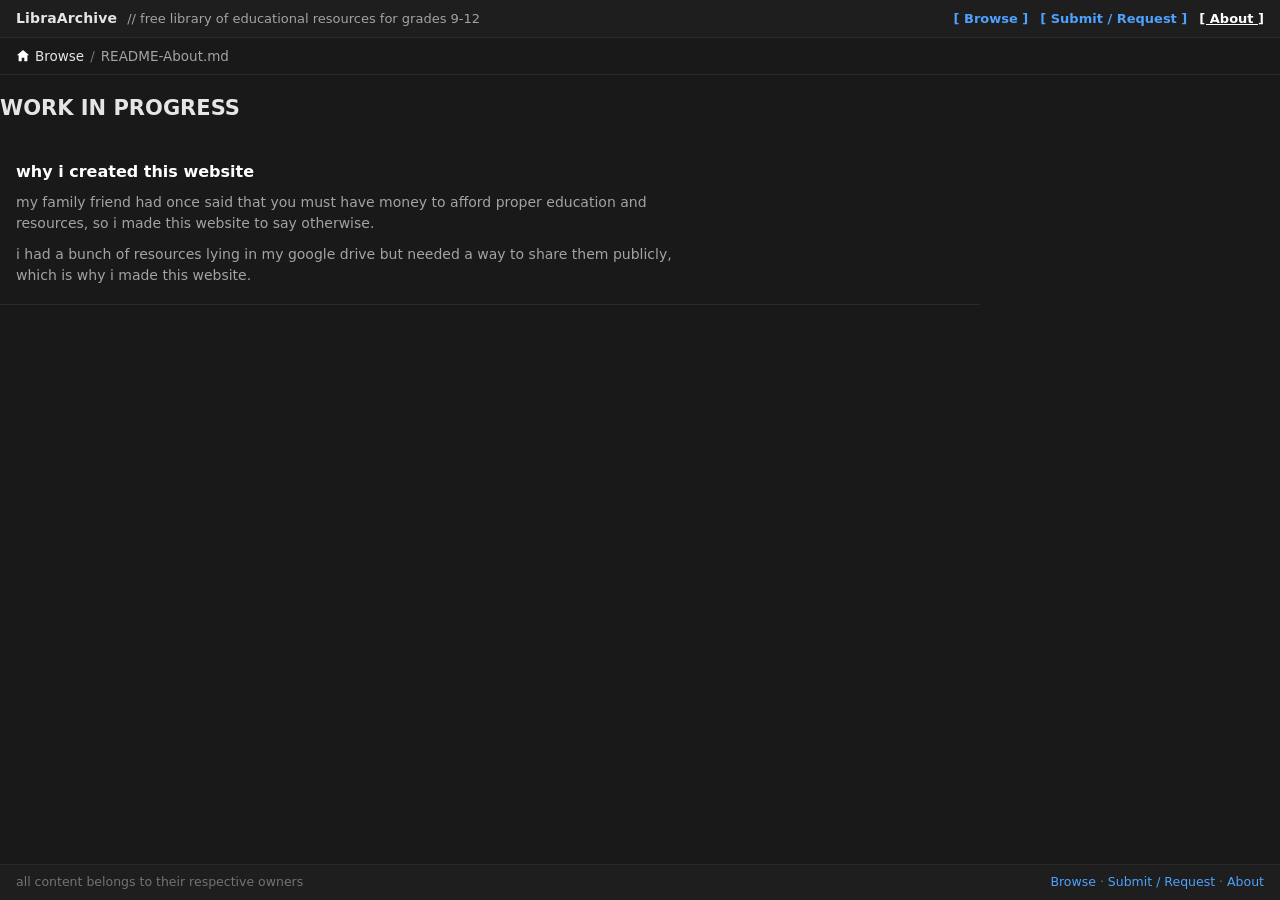
==== commit fe424ad9: "Update about.html" ====
--- a/about.html
+++ b/about.html
@@ -11,7 +11,7 @@
   <header class="dir-topbar">
     <div class="dir-topbar-left">
       <a class="dir-brand" href="index.html">LibraArchive</a>
-      <span class="dir-mission">// Open index of free student study guides &amp; class notes &mdash; zero paywalls, zero logins.</span>
+      <span class="dir-mission">// free library of educational resources for grades 9-12</span>
     </div>
     <nav class="dir-topbar-links" aria-label="Primary">
       <a href="index.html">[ Browse ]</a>
@@ -34,35 +34,28 @@
   </div>
 
   <main class="dir-content-wrap">
-    <!-- EDITABLE SECTION 1: Creator's Story -->
+    <section>
+        <h1>WORK IN PROGRESS</h1>
+    </section>
     <section class="dir-section">
-      <h1>The Creator&rsquo;s Story</h1>
+      <h1>why i created this website</h1>
       <p>
-        LibraArchive started with a straightforward goal: stop locking basic study guides behind paywalls, blurred previews, and mandatory account sign-ups.
+       my family friend had once said that you must have money to afford proper education and resources, so i made this website to say otherwise.
       </p>
       <p>
-        What began as a personal folder of organized math and science notes grew into a public open-directory index where any student can locate and read helpful summaries in seconds.
+        i had a bunch of resources lying in my google drive but needed a way to share them publicly, which is why i made this website.
       </p>
     </section>
 
-    <!-- EDITABLE SECTION 2: Why Free & Open -->
-    <section class="dir-section">
-      <h1>Why LibraArchive Is Free &amp; Open to Everyone</h1>
-      <p>
-        Built as pure static HTML, CSS, and vanilla JavaScript with zero frameworks or trackers, every page loads instantly even on restricted school Chromebooks or slow connections.
-      </p>
-      <p>
-        All metadata lives transparently in <code>resources.json</code>, and documents stream directly via Google Drive so students can read, print, or save copies without friction.
-      </p>
-    </section>
 
-    <!-- EDITABLE SECTION 3: FAQ -->
+<!--
+
     <section class="dir-section">
       <h2>FAQ</h2>
 
       <details class="faq-row" open>
         <summary>Do I need an account to view or download files?</summary>
-        <p>No. Every resource can be viewed in the embedded reader or opened directly in Google Drive without signing in.</p>
+        <p>usually, no. however if you are already signed into your school account, they may have blocked external access so you would need to sign out to view materials. </p>
       </details>
 
       <details class="faq-row">
@@ -74,11 +67,12 @@
         <summary>How are new files added to the directory?</summary>
         <p>Site maintainers append a new entry with <code>slug</code>, <code>title</code>, <code>grade</code>, <code>subject</code>, <code>type</code>, <code>author</code>, and <code>drive_id</code> to <code>resources.json</code> and push to GitHub.</p>
       </details>
+-->
     </section>
   </main>
 
   <footer class="dir-footer">
-    <span>LibraArchive Static Index &mdash; Powered by Cloudflare Pages &amp; KV</span>
+    <span>all content belongs to their respective owners</span>
     <div>
       <a href="index.html">Browse</a> &middot;
       <a href="contribute.html">Submit / Request</a> &middot;
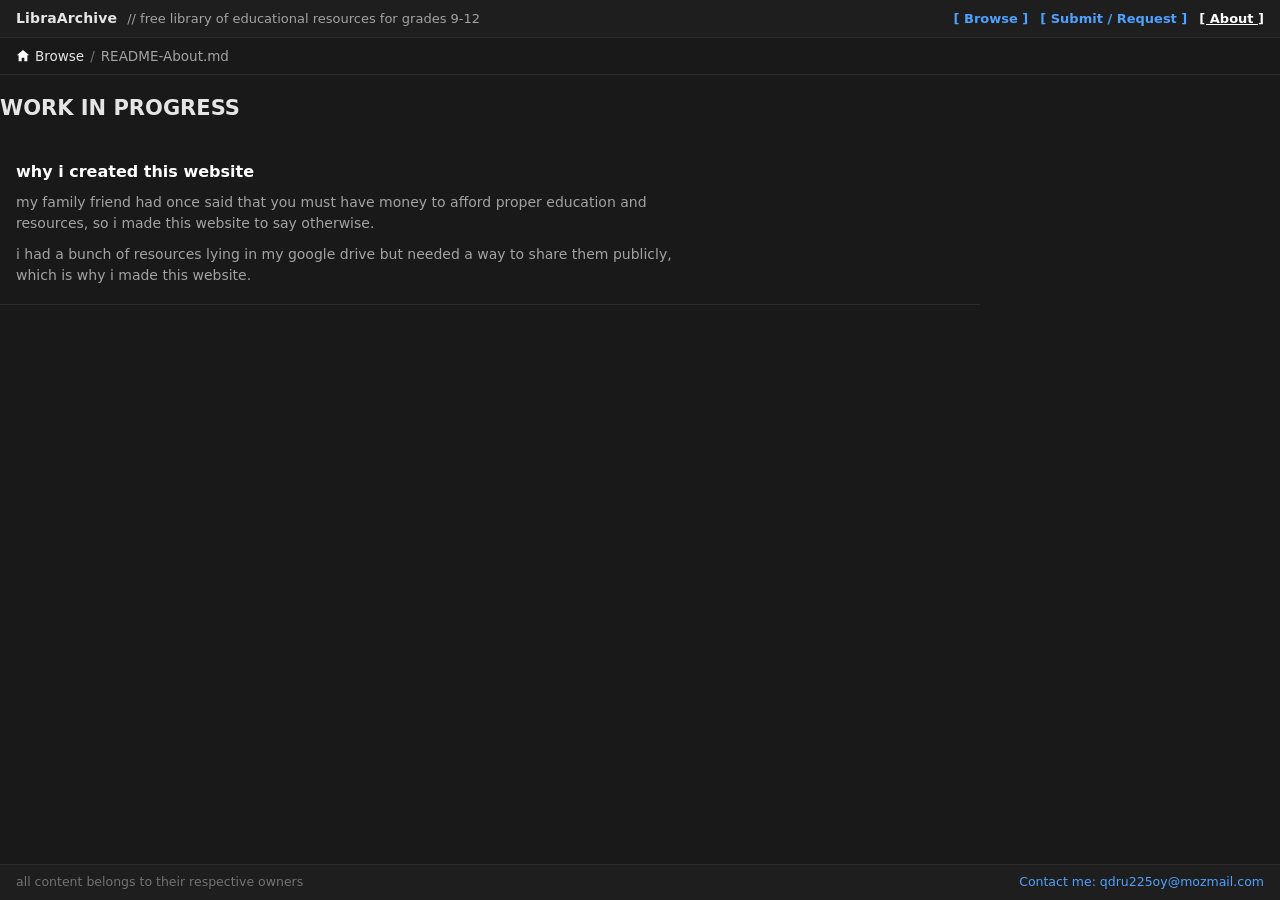
==== commit e0b82e0d: "Update about.html" ====
--- a/about.html
+++ b/about.html
@@ -74,9 +74,7 @@
   <footer class="dir-footer">
     <span>all content belongs to their respective owners</span>
     <div>
-      <a href="index.html">Browse</a> &middot;
-      <a href="contribute.html">Submit / Request</a> &middot;
-      <a href="about.html">About</a>
+      <a href="mailto:qdru225oy@mozmail.com">Contact me: qdru225oy@mozmail.com</a>
     </div>
   </footer>
 
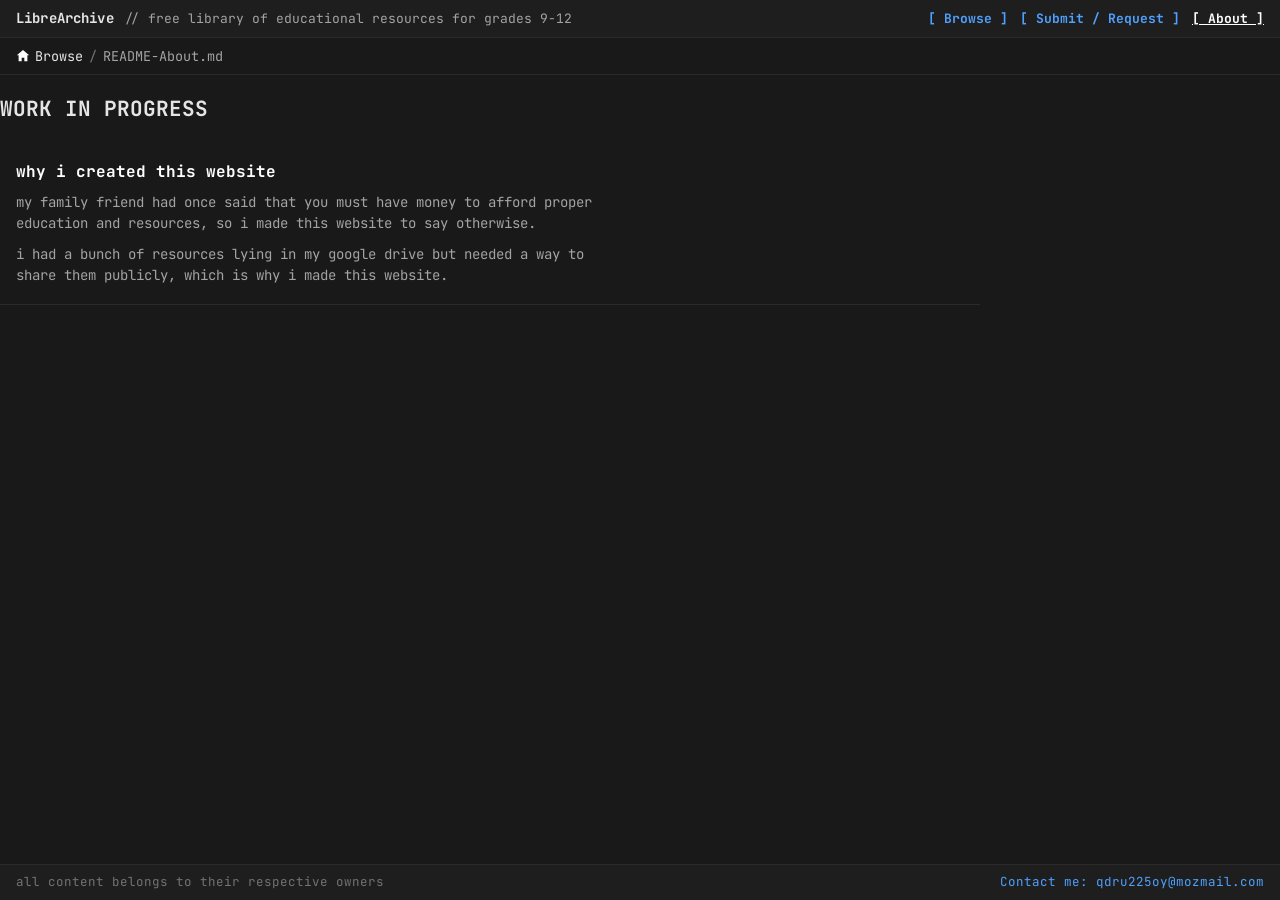
==== commit 86783301: "Update about.html" ====
--- a/about.html
+++ b/about.html
@@ -3,14 +3,14 @@
 <head>
   <meta charset="UTF-8" />
   <meta name="viewport" content="width=device-width, initial-scale=1.0" />
-  <title>About — LibraArchive</title>
-  <meta name="description" content="Learn why LibraArchive was created and how we keep study resources free and open for every student." />
+  <title>About — LibreArchive</title>
+  <meta name="description" content="Learn why LibreArchive was created and how we keep study resources free and open for every student." />
   <link rel="stylesheet" href="css/styles.css" />
 </head>
 <body>
   <header class="dir-topbar">
     <div class="dir-topbar-left">
-      <a class="dir-brand" href="index.html">LibraArchive</a>
+      <a class="dir-brand" href="index.html">LibreArchive</a>
       <span class="dir-mission">// free library of educational resources for grades 9-12</span>
     </div>
     <nav class="dir-topbar-links" aria-label="Primary">
--- a/css/styles.css
+++ b/css/styles.css
@@ -1,8 +1,4 @@
-/* ==========================================================================
-   LibraArchive — Dark-Mode Open-Directory / File Explorer Stylesheet
-   Zero rounded corners, zero drop shadows, zero cards.
-   ========================================================================== */
-
+@import url('https://fonts.googleapis.com/css2?family=JetBrains+Mono:ital,wght@0,100..800;1,100..800&display=swap');
 :root {
   --bg-main: #191919;
   --bg-bar: #1e1e1e;
@@ -18,8 +14,8 @@
   --link-blue: #4ea1ff;
   --link-blue-hover: #7bb8ff;
   --accent-liked: #ff6b6b;
-
-  --font-ui: "Segoe UI", "Inter", system-ui, -apple-system, BlinkMacSystemFont, Roboto, sans-serif;
+  --font-ui: "JetBrains Mono", monospace;
+  /*--font-ui: "Segoe UI", "Inter", system-ui, -apple-system, BlinkMacSystemFont, Roboto, sans-serif;*/
   --font-mono: ui-monospace, SFMono-Regular, Menlo, Monaco, Consolas, "Liberation Mono", monospace;
 }
 
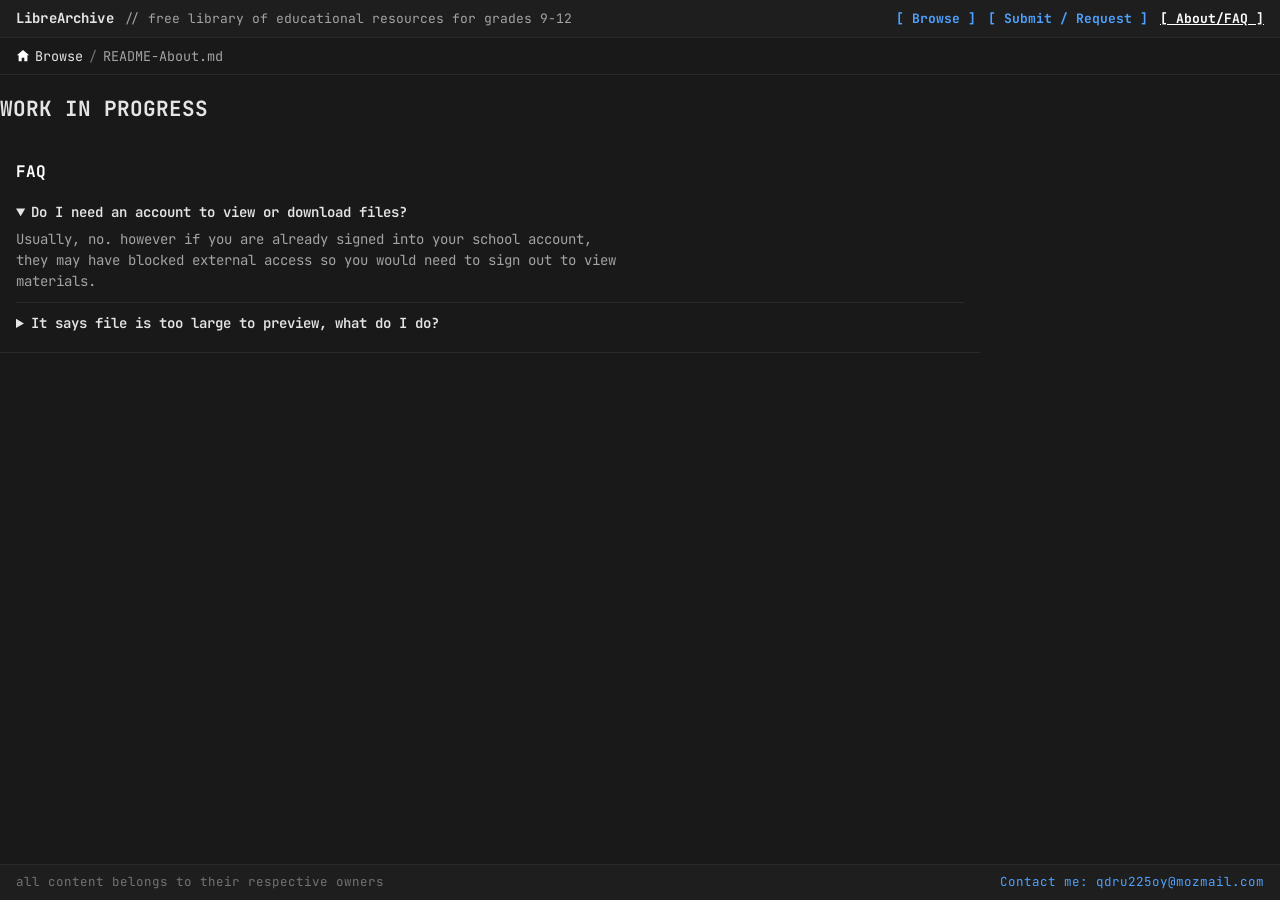
==== commit e5d76b6a: "Update about.html" ====
--- a/about.html
+++ b/about.html
@@ -16,7 +16,7 @@
     <nav class="dir-topbar-links" aria-label="Primary">
       <a href="index.html">[ Browse ]</a>
       <a href="contribute.html">[ Submit / Request ]</a>
-      <a href="about.html" aria-current="page">[ About ]</a>
+      <a href="about.html" aria-current="page">[ About/FAQ ]</a>
     </nav>
   </header>
 
@@ -37,6 +37,7 @@
     <section>
         <h1>WORK IN PROGRESS</h1>
     </section>
+    <!--
     <section class="dir-section">
       <h1>why i created this website</h1>
       <p>
@@ -47,22 +48,22 @@
       </p>
     </section>
 
+-->
 
-<!--
 
     <section class="dir-section">
       <h2>FAQ</h2>
 
       <details class="faq-row" open>
         <summary>Do I need an account to view or download files?</summary>
-        <p>usually, no. however if you are already signed into your school account, they may have blocked external access so you would need to sign out to view materials. </p>
+        <p>Usually, no. however if you are already signed into your school account, they may have blocked external access so you would need to sign out to view materials. </p>
       </details>
 
       <details class="faq-row">
-        <summary>What if the embedded preview is blocked on my school Wi-Fi?</summary>
-        <p>Use the <strong>Open in Google Drive</strong> action link in the table row or top viewer bar to open the file directly in a new tab.</p>
+        <summary>It says file is too large to preview, what do I do? </summary>
+        <p>Unfortunately, some files are too big to view directly on the website(over 100mb), so you will need to download the textbook. You can safely ignore the "scan for viruses" warning on Google Drive, it automatically does that for every large file. </p>
       </details>
-
+<!--
       <details class="faq-row">
         <summary>How are new files added to the directory?</summary>
         <p>Site maintainers append a new entry with <code>slug</code>, <code>title</code>, <code>grade</code>, <code>subject</code>, <code>type</code>, <code>author</code>, and <code>drive_id</code> to <code>resources.json</code> and push to GitHub.</p>
--- a/css/styles.css
+++ b/css/styles.css
@@ -550,3 +550,63 @@
     display: none;
   }
 }
+/* ==========================================================================
+   Large-File Popup Overlay (resource.html)
+   ========================================================================== */
+
+.large-file-backdrop {
+  position: fixed;
+  inset: 0;
+  background: rgba(0, 0, 0, 0.8);
+  display: flex;
+  align-items: center;
+  justify-content: center;
+  padding: 16px;
+  z-index: 9999;
+}
+
+.large-file-modal {
+  width: 100%;
+  max-width: 480px;
+  background: var(--bg-bar);
+  border: 1px solid var(--border-strong);
+  padding: 20px;
+}
+
+.large-file-header {
+  display: flex;
+  align-items: center;
+  justify-content: space-between;
+  gap: 12px;
+  margin-bottom: 10px;
+}
+
+.large-file-header h2 {
+  margin: 0;
+  font-size: 16px;
+  color: #ffffff;
+}
+
+.large-file-modal p {
+  margin: 0 0 16px;
+  color: var(--text-secondary);
+}
+
+.large-file-actions {
+  display: flex;
+  flex-wrap: wrap;
+  gap: 8px;
+}
+
+.btn-blue {
+  background: var(--link-blue);
+  border-color: var(--link-blue);
+  color: #111111;
+  font-weight: 700;
+}
+
+.btn-blue:hover {
+  background: var(--link-blue-hover);
+  border-color: var(--link-blue-hover);
+  color: #111111;
+}
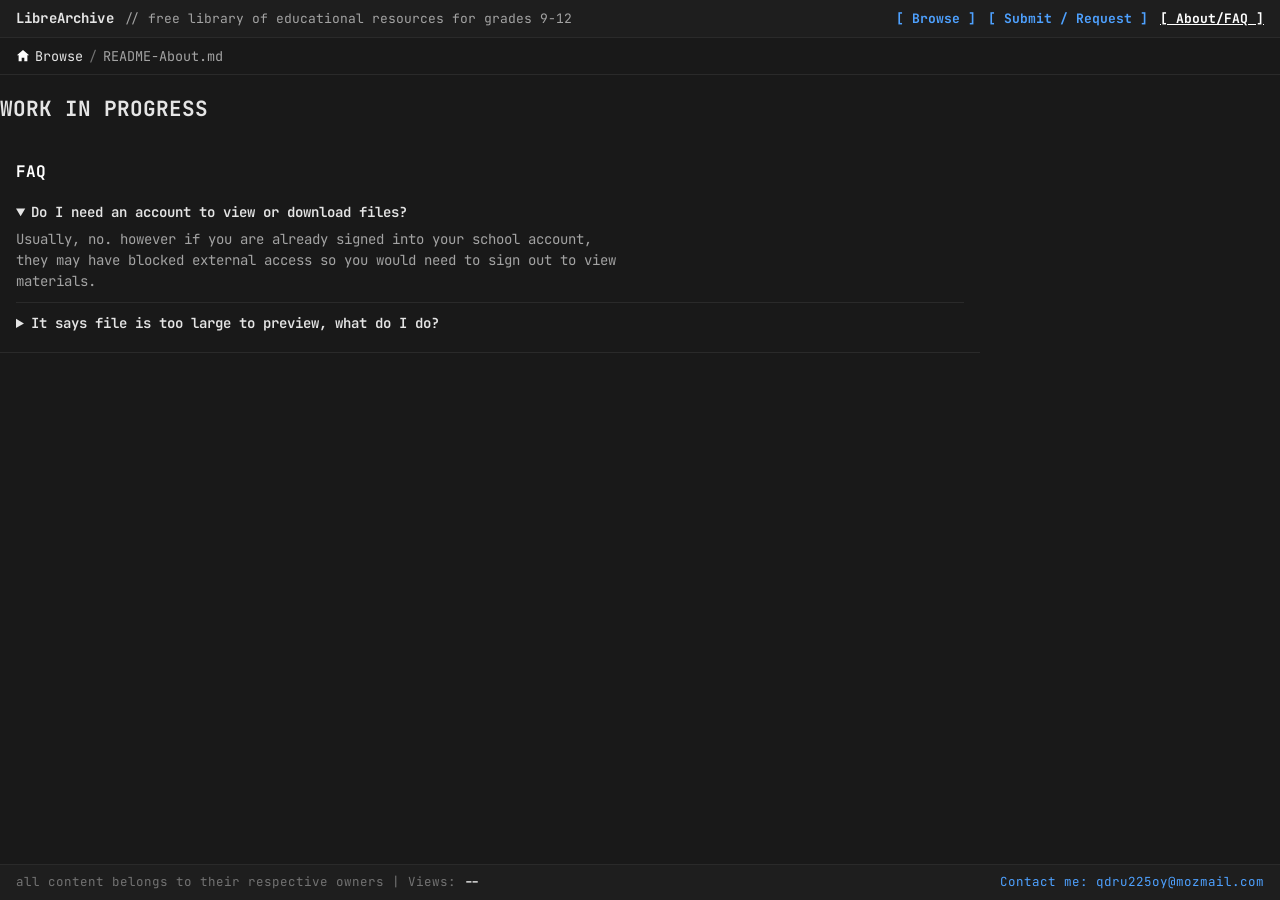
==== commit 9b2cc86d: "Update about.html" ====
--- a/about.html
+++ b/about.html
@@ -73,7 +73,7 @@
   </main>
 
   <footer class="dir-footer">
-    <span>all content belongs to their respective owners</span>
+    <span>all content belongs to their respective owners | Views: <strong id="visitor-counter" style="color: var(--text-primary);">--</strong></span>
     <div>
       <a href="mailto:qdru225oy@mozmail.com">Contact me: qdru225oy@mozmail.com</a>
     </div>
